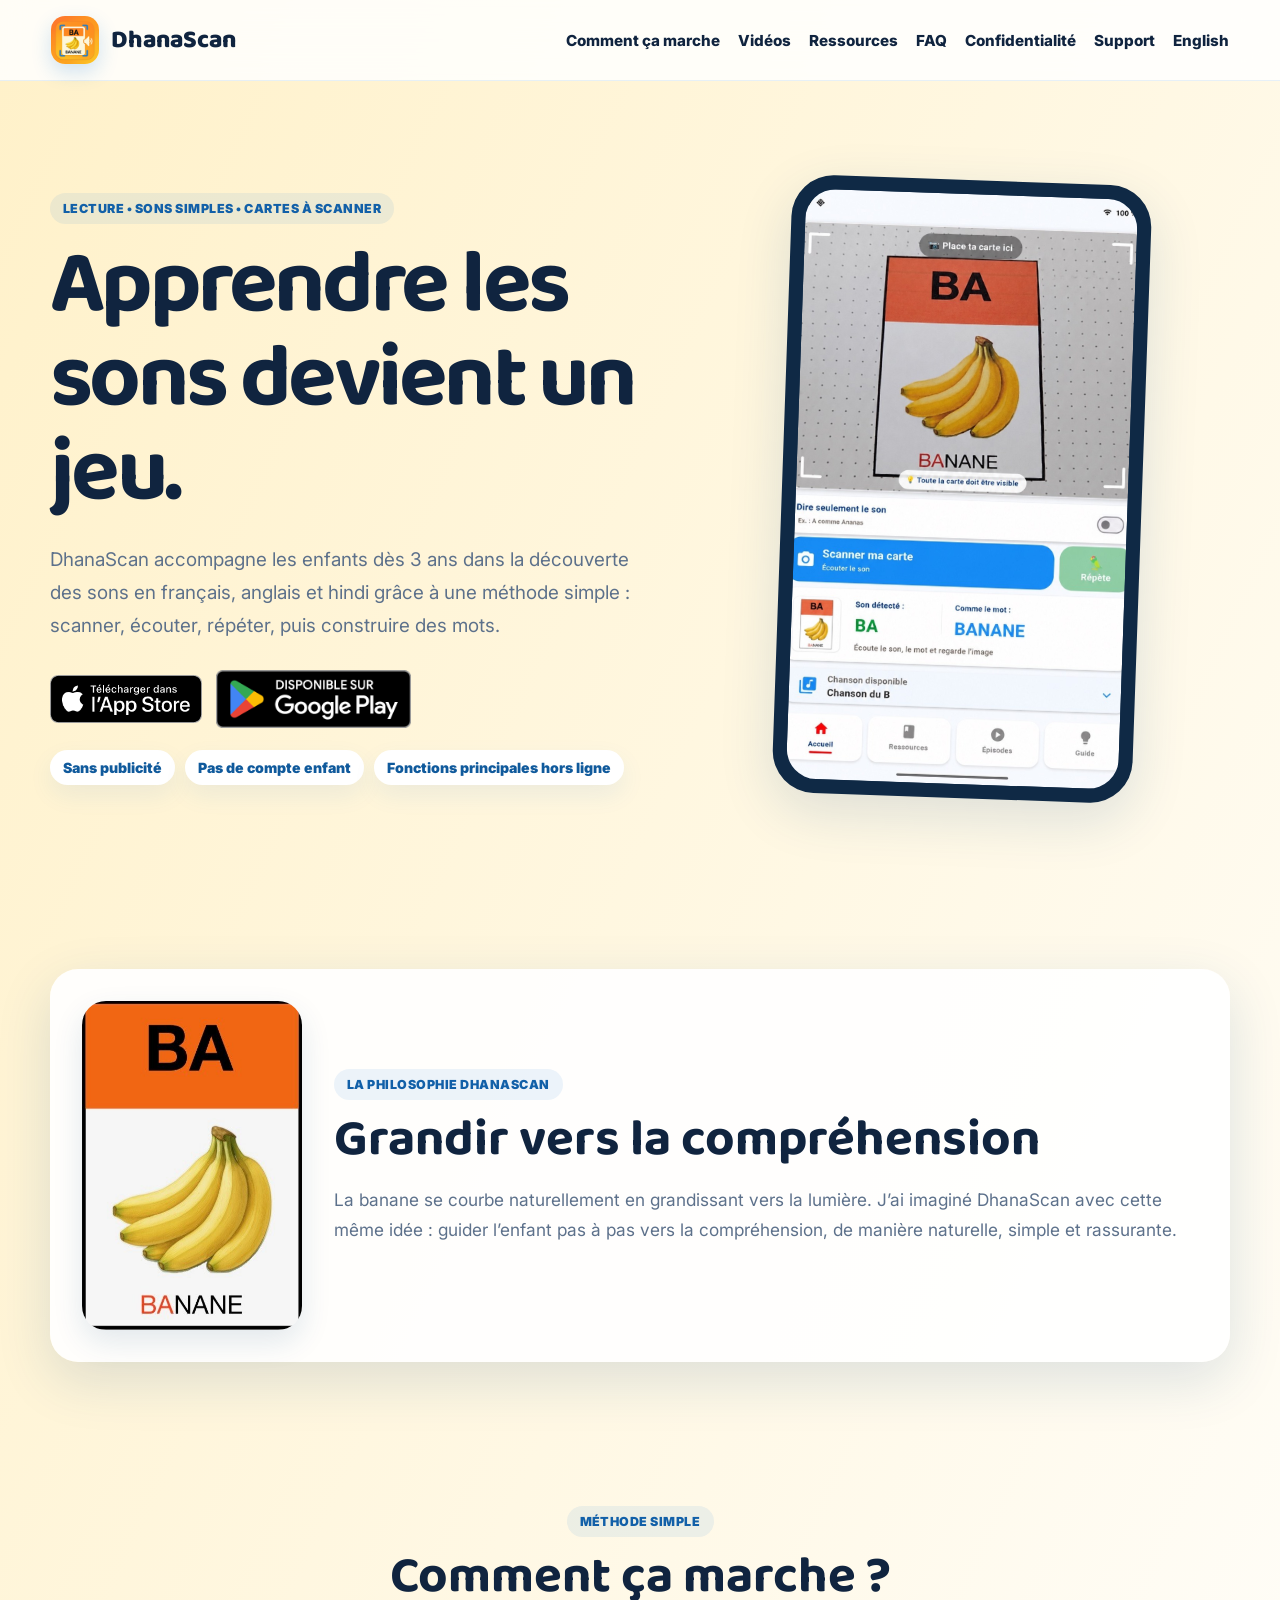
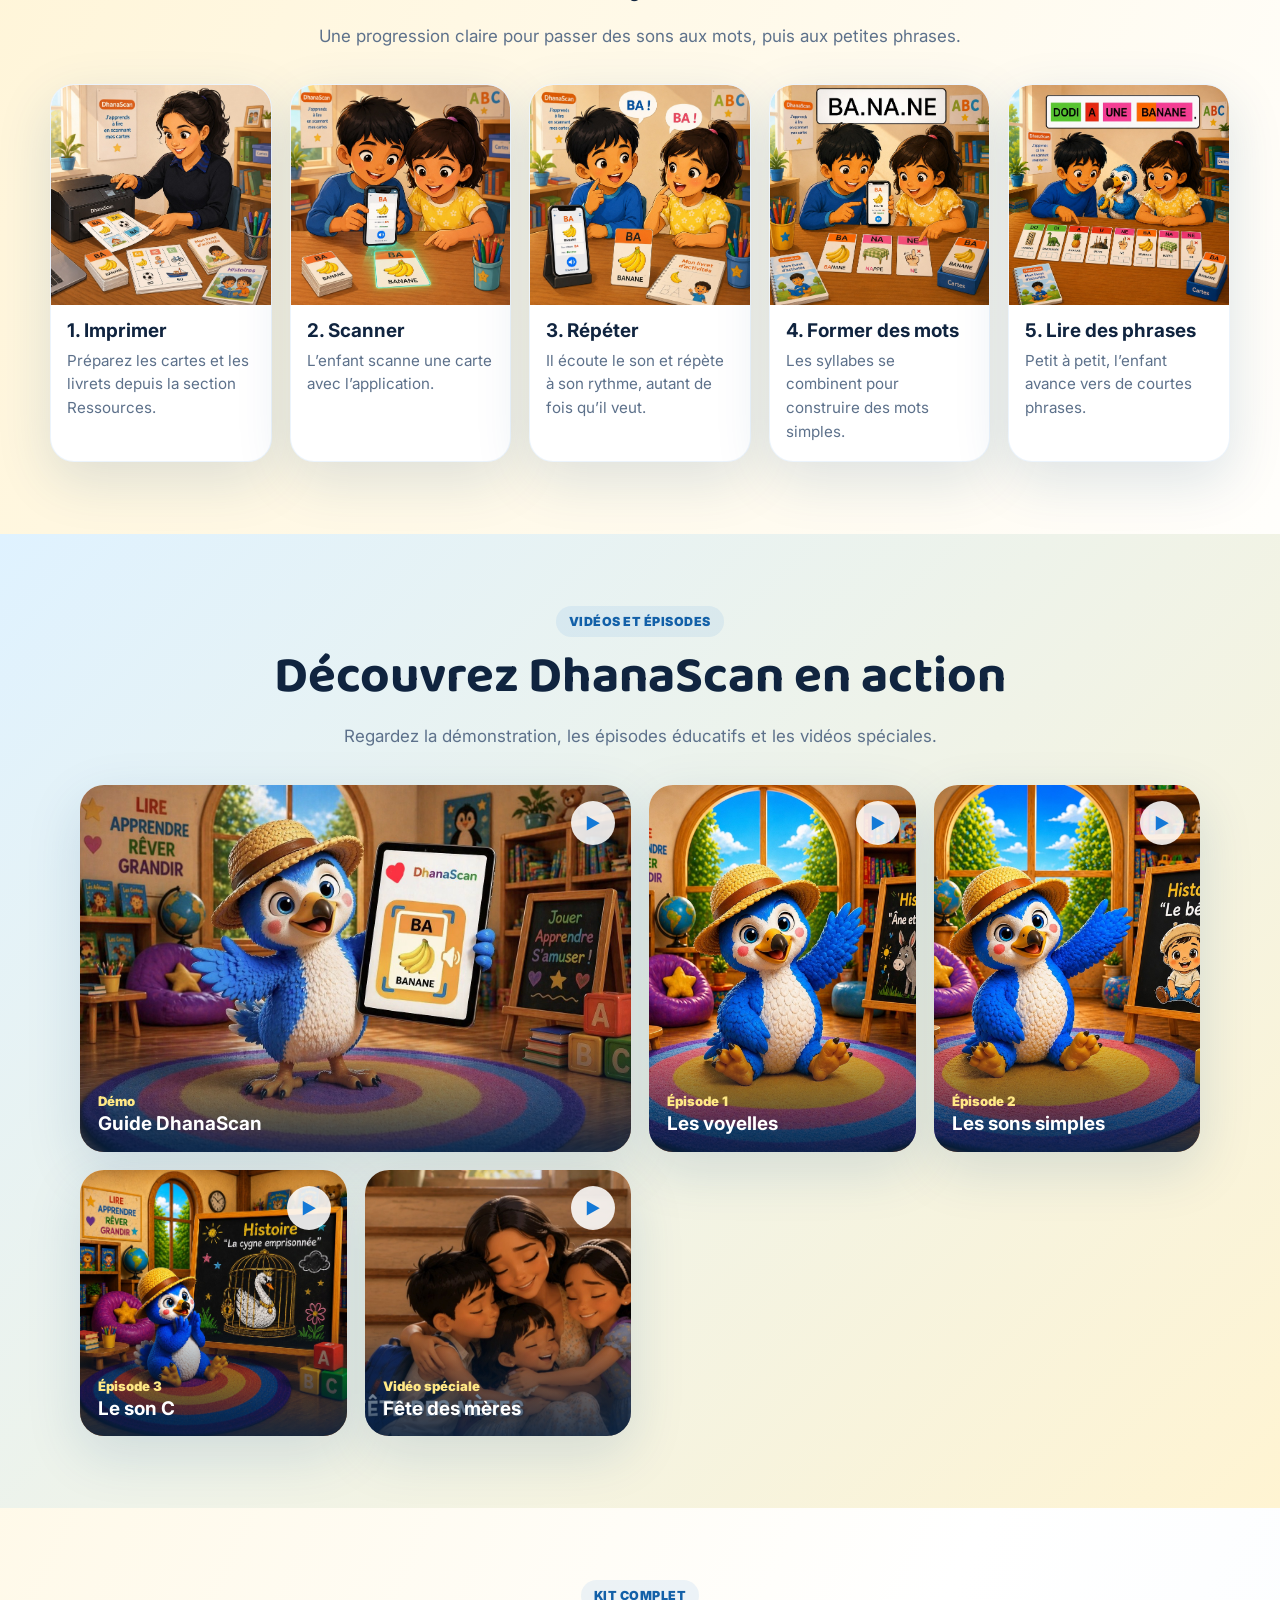
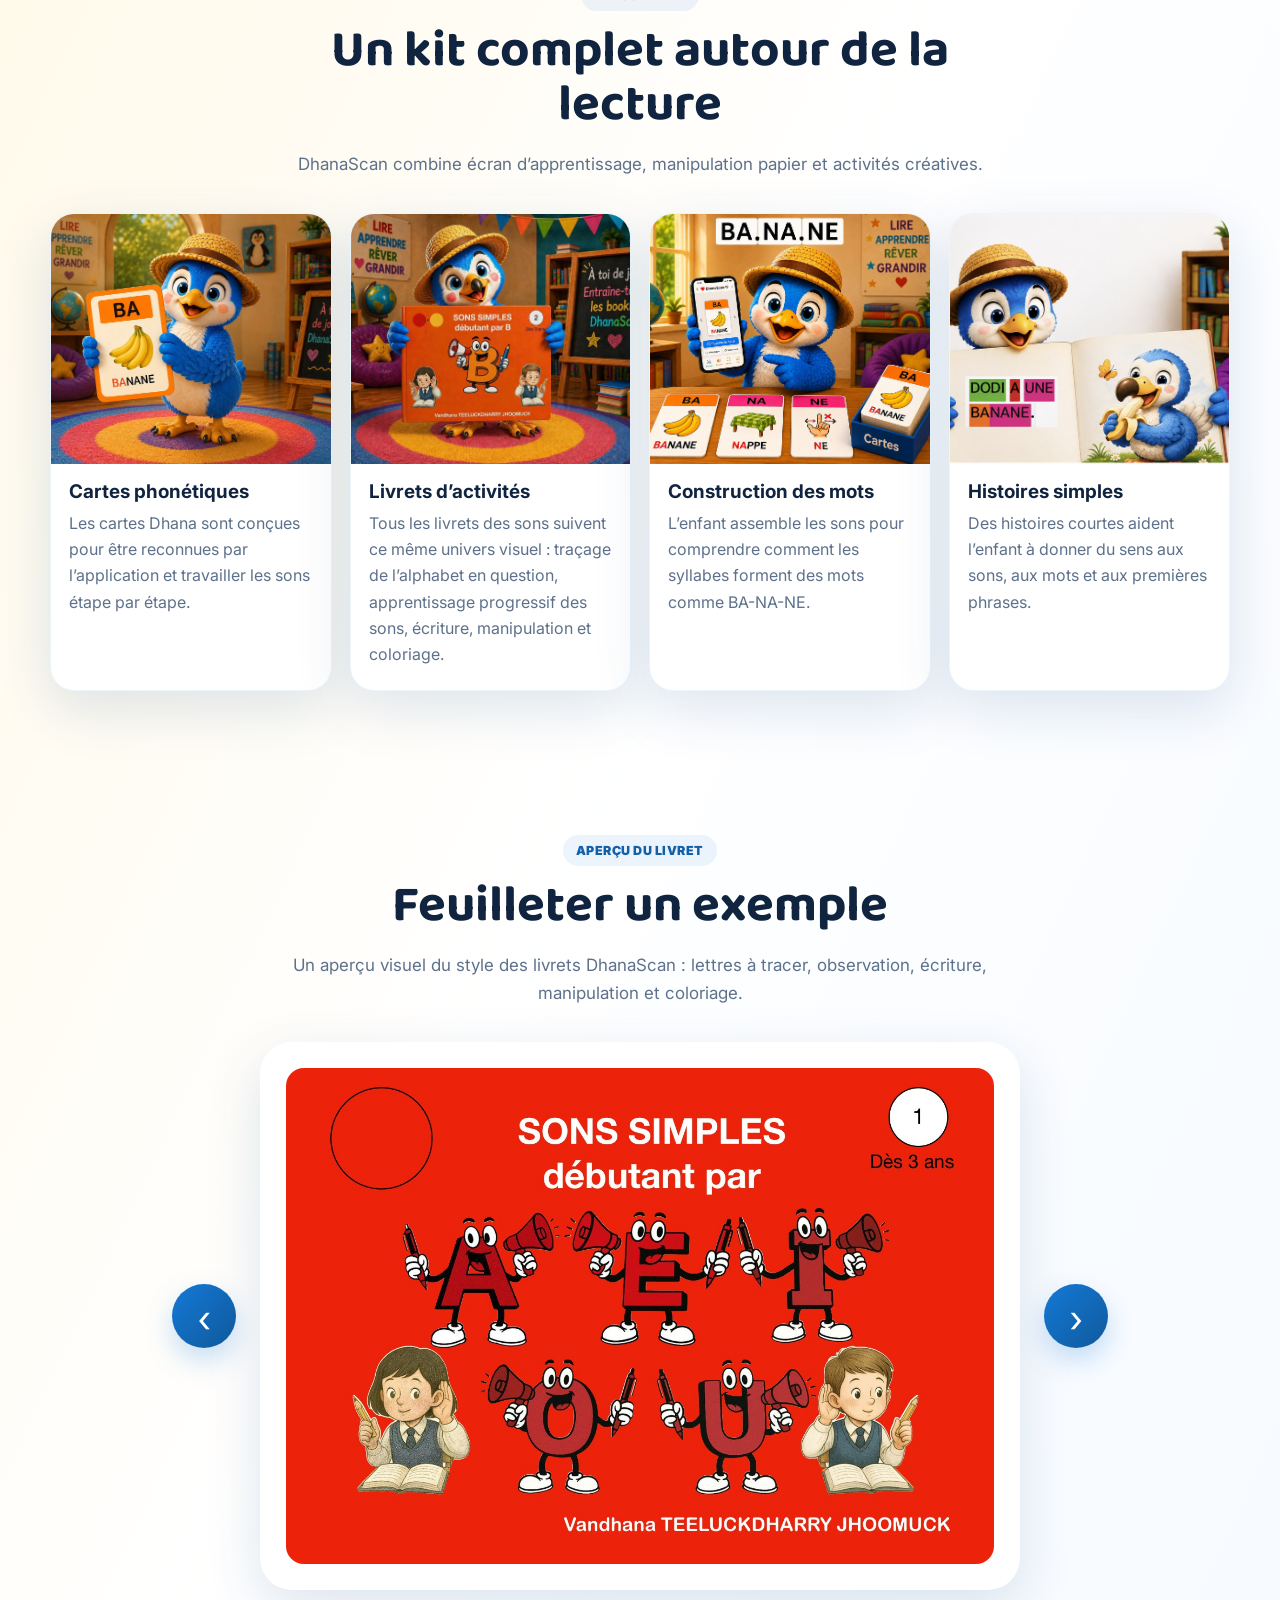
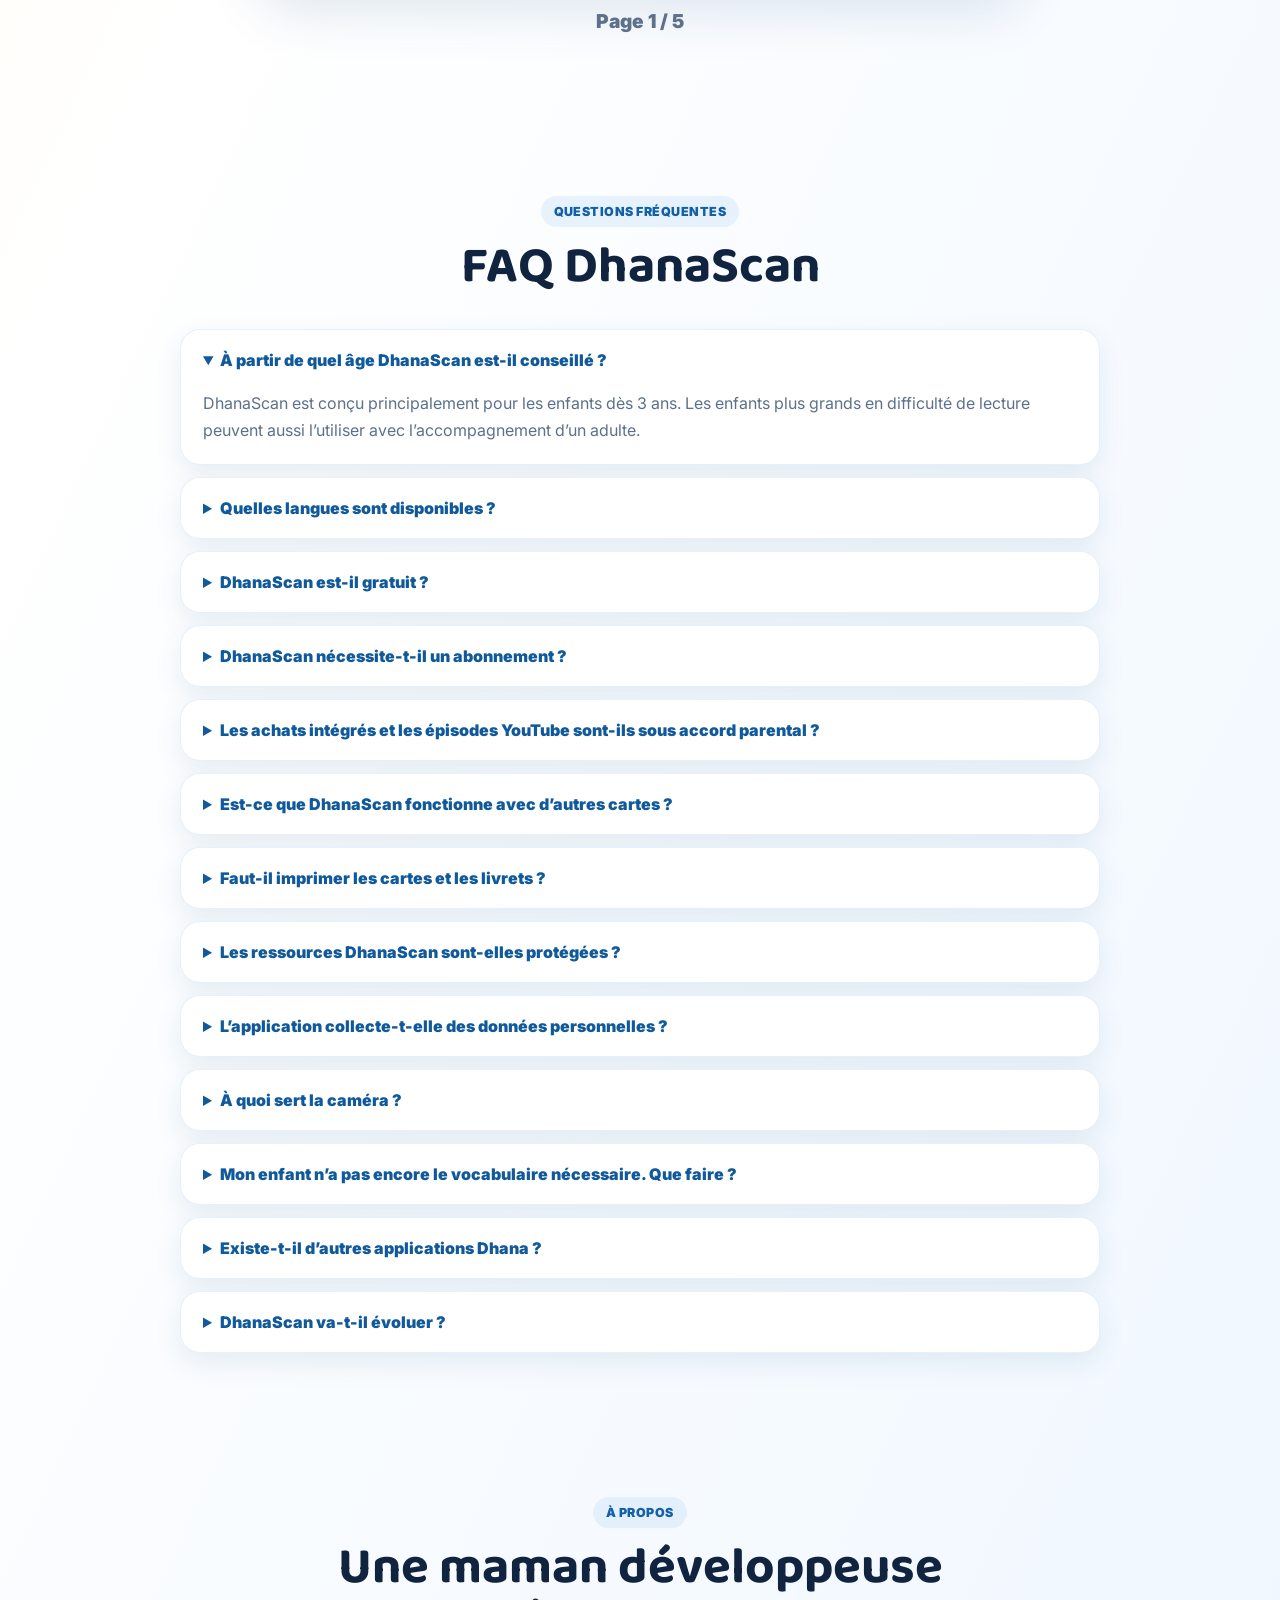
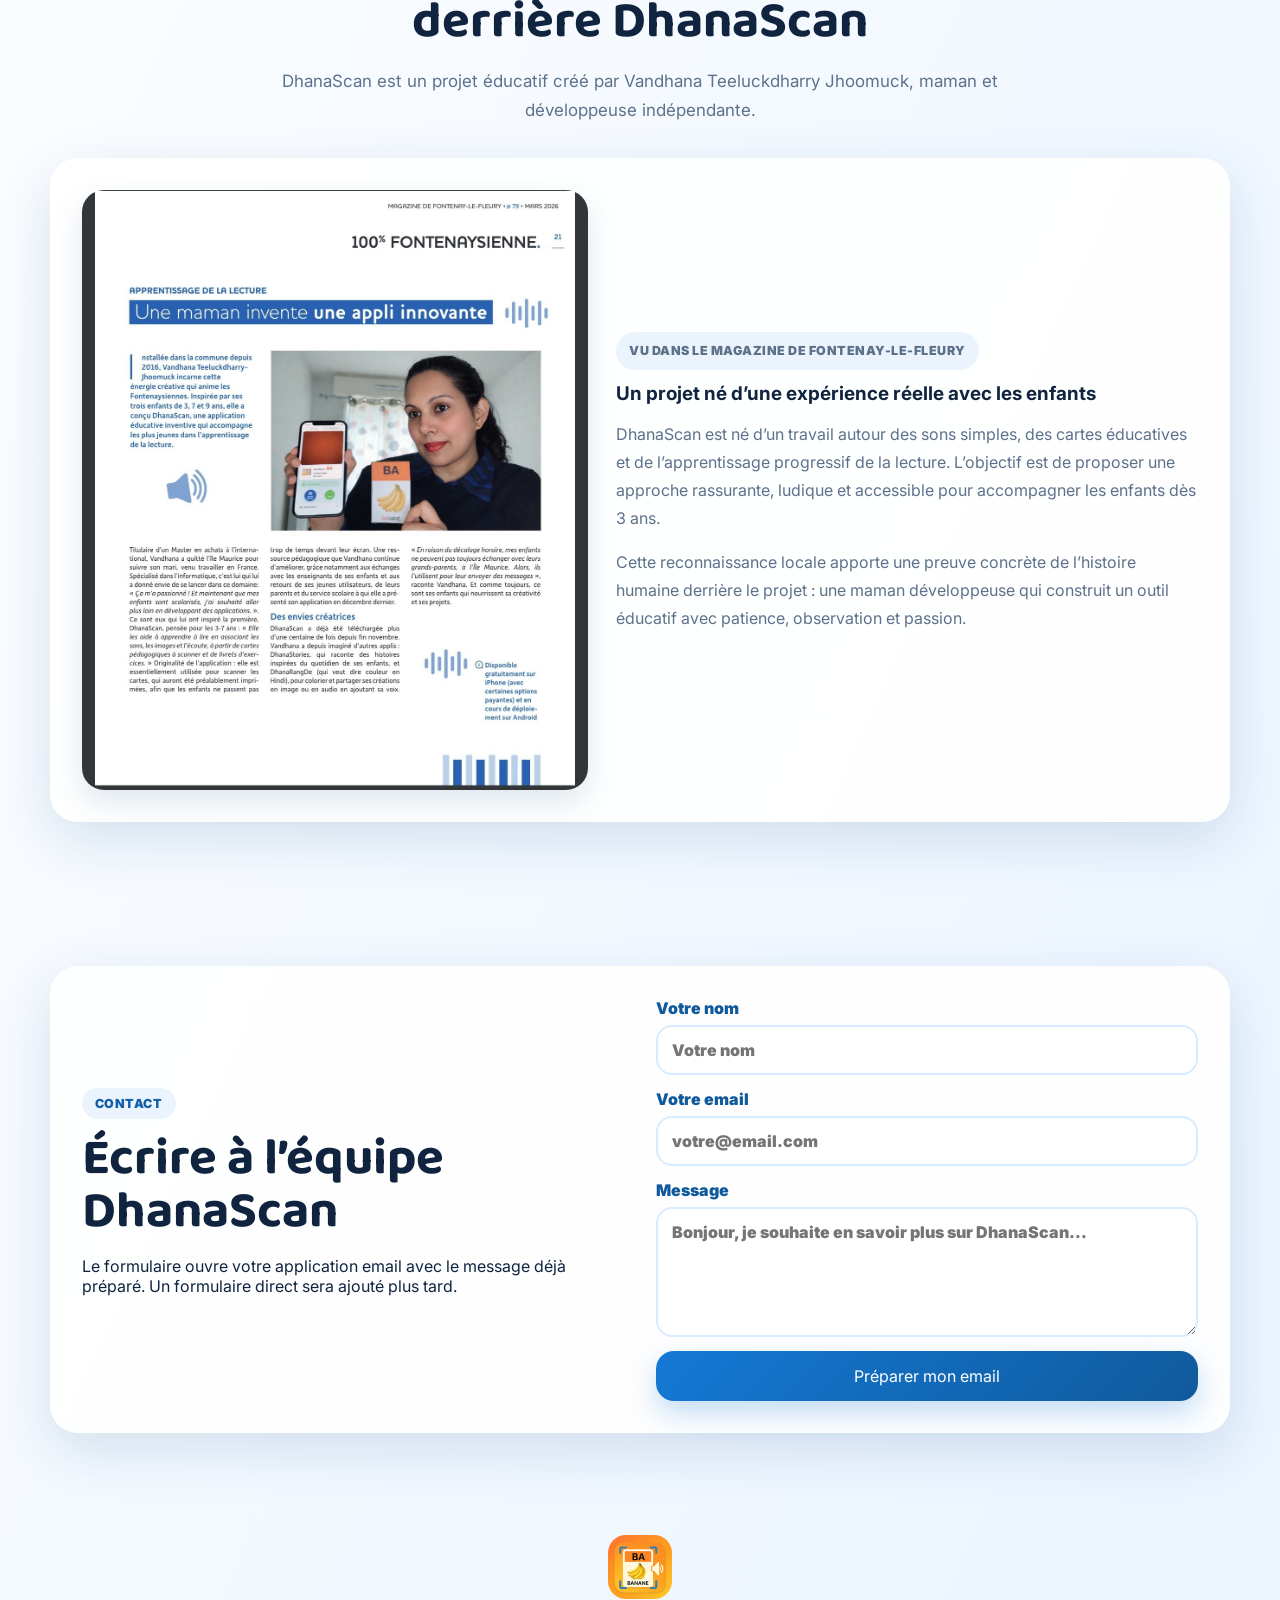
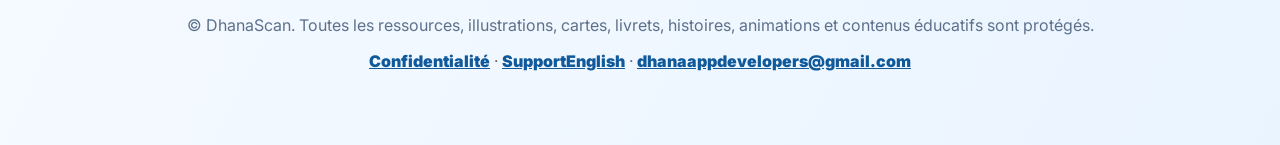
==== index.html @ a3ec4694 "Move website files to root" ====
<!DOCTYPE html>
<html lang="fr">
<head>
<meta charset="UTF-8" />
<meta name="viewport" content="width=device-width, initial-scale=1.0" />
<title>DhanaScan — Apprendre les sons dès 3 ans</title>
<meta name="description" content="DhanaScan aide les enfants à apprendre les sons simples grâce aux cartes à scanner, aux livrets, aux histoires et aux vidéos éducatives." />
<link rel="stylesheet" href="style.css" />
</head>
<body>
<header class="site-header">
  <a class="brand" href="index.html">
    <img src="assets/logo.png" alt="Logo DhanaScan">
    <span>DhanaScan</span>
  </a>
  <button class="menu-button" aria-label="Ouvrir le menu" aria-expanded="false">☰</button>
  <nav class="site-nav">
    <a href="#comment-ca-marche">Comment ça marche</a>
    <a href="#videos">Vidéos</a>
    <a href="#ressources">Ressources</a>
    <a href="#faq">FAQ</a>
    <a href="privacy.html">Confidentialité</a>
    <a href="support.html">Support</a><a href="index-en.html">English</a>
  </nav>
</header>

<main>
  <section class="hero section">
    <div class="hero-copy">
      <p class="eyebrow">Lecture • Sons simples • Cartes à scanner</p>
      <h1>Apprendre les sons devient un jeu.</h1>
      <p class="lead">DhanaScan accompagne les enfants dès 3 ans dans la découverte des sons en français, anglais et hindi grâce à une méthode simple : scanner, écouter, répéter, puis construire des mots.</p>
      <div class="hero-actions">
        <a href="https://apps.apple.com/fr/app/dhanascan/id6754569638?l=en-GBDhanaScan" target="_blank" rel="noopener" class="store-badge">
          <img src="assets/appstore-badge.png" alt="Télécharger dans l’App Store">
        </a>
        <a href="https://play.google.com/store/apps/details?id=com.jhoomuck.dhanascan&pcampaignid=web_share" target="_blank" rel="noopener" class="store-badge google">
          <img src="assets/googleplay-badge.png" alt="Disponible sur Google Play">
        </a>
      </div>
      <div class="trust-list">
        <span>Sans publicité</span>
        <span>Pas de compte enfant</span>
        <span>Fonctions principales hors ligne</span>
      </div>
    </div>
    <div class="hero-visual">
      <div class="phone-frame">
        <img src="assets/app-screen.jpg" alt="Capture d’écran du nouveau design de DhanaScan">
      </div>
    </div>
  </section>

  <section class="section philosophy">
    <div class="quote-card">
      <img src="assets/carte-ba.jpg" alt="Carte BA Banane DhanaScan">
      <div>
        <p class="eyebrow">La philosophie DhanaScan</p>
        <h2>Grandir vers la compréhension</h2>
        <p>La banane se courbe naturellement en grandissant vers la lumière. J’ai imaginé DhanaScan avec cette même idée : guider l’enfant pas à pas vers la compréhension, de manière naturelle, simple et rassurante.</p>
      </div>
    </div>
  </section>

  <section id="comment-ca-marche" class="section how-section">
    <div class="section-heading">
      <p class="eyebrow">Méthode simple</p>
      <h2>Comment ça marche ?</h2>
      <p>Une progression claire pour passer des sons aux mots, puis aux petites phrases.</p>
    </div>

    <div class="steps-row">
      <article class="step-mini-card">
        <img src="assets/guide-imprimer.jpg" alt="Imprimer les ressources">
        <h3>1. Imprimer</h3>
        <p>Préparez les cartes et les livrets depuis la section Ressources.</p>
      </article>
      <article class="step-mini-card">
        <img src="assets/guide-scanner.jpg" alt="Scanner une carte">
        <h3>2. Scanner</h3>
        <p>L’enfant scanne une carte avec l’application.</p>
      </article>
      <article class="step-mini-card">
        <img src="assets/guide-repeter.jpg" alt="Répéter le son">
        <h3>3. Répéter</h3>
        <p>Il écoute le son et répète à son rythme, autant de fois qu’il veut.</p>
      </article>
      <article class="step-mini-card">
        <img src="assets/guide-mots.jpg" alt="Former des mots">
        <h3>4. Former des mots</h3>
        <p>Les syllabes se combinent pour construire des mots simples.</p>
      </article>
      <article class="step-mini-card">
        <img src="assets/guide-phrases.jpg" alt="Lire des phrases">
        <h3>5. Lire des phrases</h3>
        <p>Petit à petit, l’enfant avance vers de courtes phrases.</p>
      </article>
    </div>
  </section>

  <section id="videos" class="section blue-section">
    <div class="section-heading">
      <p class="eyebrow">Vidéos et épisodes</p>
      <h2>Découvrez DhanaScan en action</h2>
      <p>Regardez la démonstration, les épisodes éducatifs et les vidéos spéciales.</p>
    </div>

    <div class="video-grid">
      <a class="video-card featured" href="https://youtu.be/ZSFHcjskR-E?si=ZbO4rYyItl2yKCLQ" target="_blank" rel="noopener">
        <img src="assets/demo-thumb.jpg" alt="Miniature de la vidéo démo DhanaScan">
        <div><span>Démo</span><h3>Guide DhanaScan</h3></div>
      </a>
      <a class="video-card" href="https://youtu.be/DUyugPJpC98?si=YldKGDni1vHO0HAK" target="_blank" rel="noopener">
        <img src="assets/episode-1.jpg" alt="Épisode 1 DhanaScan">
        <div><span>Épisode 1</span><h3>Les voyelles</h3></div>
      </a>
      <a class="video-card" href="https://youtu.be/LQjaQuN5zHQ?si=RwSG2Dj_6SN6zhyK" target="_blank" rel="noopener">
        <img src="assets/episode-2.jpg" alt="Épisode 2 DhanaScan">
        <div><span>Épisode 2</span><h3>Les sons simples</h3></div>
      </a>
      <a class="video-card" href="https://youtu.be/Hh1DCTqOA80?si=nwmlUrmBn483NsmO" target="_blank" rel="noopener">
        <img src="assets/episode-3.jpg" alt="Épisode 3 DhanaScan">
        <div><span>Épisode 3</span><h3>Le son C</h3></div>
      </a>
      <a class="video-card" href="https://youtu.be/RFBoHSsyTNc?si=egQP6giWbLI-6aT-" target="_blank" rel="noopener">
        <img src="assets/fete-meres.jpg" alt="Vidéo spéciale fête des mères">
        <div><span>Vidéo spéciale</span><h3>Fête des mères</h3></div>
      </a>
    </div>
  </section>

  <section id="ressources" class="section">
    <div class="section-heading">
      <p class="eyebrow">Kit complet</p>
      <h2>Un kit complet autour de la lecture</h2>
      <p>DhanaScan combine écran d’apprentissage, manipulation papier et activités créatives.</p>
    </div>

    <div class="resource-grid">
      <article class="resource-card">
        <img src="assets/dodi-carte-ba.jpg" alt="Dodi tient une carte BA Banane">
        <h3>Cartes phonétiques</h3>
        <p>Les cartes Dhana sont conçues pour être reconnues par l’application et travailler les sons étape par étape.</p>
      </article>
      <article class="resource-card">
        <img src="assets/dodi-livret.jpg" alt="Dodi tient un livret d’activités">
        <h3>Livrets d’activités</h3>
        <p>Tous les livrets des sons suivent ce même univers visuel : traçage de l’alphabet en question, apprentissage progressif des sons, écriture, manipulation et coloriage.</p>
      </article>
      <article class="resource-card">
        <img src="assets/construction-mots.jpg" alt="Dodi construit le mot BA NA NE avec les cartes">
        <h3>Construction des mots</h3>
        <p>L’enfant assemble les sons pour comprendre comment les syllabes forment des mots comme BA-NA-NE.</p>
      </article>
      <article class="resource-card">
        <img src="assets/histoire-banane.jpg" alt="Livre ouvert : Dodi a une banane">
        <h3>Histoires simples</h3>
        <p>Des histoires courtes aident l’enfant à donner du sens aux sons, aux mots et aux premières phrases.</p>
      </article>
    </div>
  </section>

  <section class="section booklet-section">
    <div class="section-heading">
      <p class="eyebrow">Aperçu du livret</p>
      <h2>Feuilleter un exemple</h2>
      <p>Un aperçu visuel du style des livrets DhanaScan : lettres à tracer, observation, écriture, manipulation et coloriage.</p>
    </div>
    <div class="booklet-viewer">
      <button class="booklet-btn" id="prevPage">‹</button>
      <div class="booklet-page">
        <img id="bookletImage" src="assets/livret-page-1.jpg" alt="Aperçu du livret DhanaScan">
      </div>
      <button class="booklet-btn" id="nextPage">›</button>
    </div>
    <p class="booklet-caption" id="bookletCaption">Page 1 / 5</p>
  </section>

  <section id="faq" class="section">
    <div class="section-heading">
      <p class="eyebrow">Questions fréquentes</p>
      <h2>FAQ DhanaScan</h2>
    </div>

    <div class="faq-list">
      <details open><summary>À partir de quel âge DhanaScan est-il conseillé ?</summary><p>DhanaScan est conçu principalement pour les enfants dès 3 ans. Les enfants plus grands en difficulté de lecture peuvent aussi l’utiliser avec l’accompagnement d’un adulte.</p></details>
      <details><summary>Quelles langues sont disponibles ?</summary><p>Le français, l’anglais et l’hindi sont actuellement disponibles dans DhanaScan. D’autres contenus en anglais et en hindi sont en préparation et seront ajoutés progressivement.</p></details>
      <details><summary>DhanaScan est-il gratuit ?</summary><p>Oui. L’application DhanaScan peut être téléchargée gratuitement. Certaines ressources complémentaires dans l’application, comme des livrets, cartes ou contenus éducatifs, sont proposées en achats intégrés à des prix abordables afin de soutenir le développement du projet et la création de nouveaux contenus.</p></details>
      <details><summary>DhanaScan nécessite-t-il un abonnement ?</summary><p>Non. DhanaScan ne fonctionne pas avec un abonnement mensuel.</p></details>
      <details><summary>Les achats intégrés et les épisodes YouTube sont-ils sous accord parental ?</summary><p>Oui. Les ressources payantes et les épisodes YouTube doivent être utilisés avec l’accord et la supervision d’un parent ou d’un adulte responsable.</p></details>
      <details><summary>Est-ce que DhanaScan fonctionne avec d’autres cartes ?</summary><p>Non. DhanaScan fonctionne uniquement avec les cartes éducatives Dhana conçues spécialement pour l’application.</p></details>
      <details><summary>Faut-il imprimer les cartes et les livrets ?</summary><p>L’expérience est meilleure avec les cartes et livrets imprimés. Les livrets achetés peuvent être imprimés jusqu’à 3 fois pour un usage familial ou éducatif personnel.</p></details>
      <details><summary>Les ressources DhanaScan sont-elles protégées ?</summary><p>Oui. Toutes les ressources proposées sur DhanaScan, comme les cartes, livrets, histoires, illustrations, animations et contenus éducatifs, sont protégées par le droit d’auteur et restent la propriété de DhanaScan.</p></details>
      <details><summary>L’application collecte-t-elle des données personnelles ?</summary><p>Non. DhanaScan ne collecte pas de données personnelles des enfants. Il n’y a pas de compte enfant et pas de publicité.</p></details>
      <details><summary>À quoi sert la caméra ?</summary><p>La caméra est utilisée uniquement pour scanner les cartes éducatives Dhana. Les images ne sont pas envoyées sur un serveur.</p></details>
      <details><summary>Mon enfant n’a pas encore le vocabulaire nécessaire. Que faire ?</summary><p>Vous pouvez compléter l’apprentissage avec DhanaMoriah, une application conçue pour enrichir le vocabulaire des enfants à travers des images, des mots et des activités simples.</p></details>
      <details><summary>Existe-t-il d’autres applications Dhana ?</summary><p>Oui. L’univers Dhana comprend également :</p><ul><li>DhanaStories — histoires éducatives pour enfants</li><li>DhanaTaleStories — histoires racontées et activités de coloriage</li><li>DhanaVerbeFrançais — apprentissage des verbes français</li><li>DhanaRangDe — activités créatives pour enfants</li><li>DhanaMathSmart — apprentissage des mathématiques à travers des activités simples et ludiques</li></ul></details>
      <details><summary>DhanaScan va-t-il évoluer ?</summary><p>Oui. Le projet DhanaScan évolue régulièrement avec de nouvelles fonctionnalités, histoires, cartes, animations et ressources éducatives afin d’accompagner les enfants dans leur découverte de la lecture de manière ludique et progressive.</p></details>
    </div>
  </section>


  <section id="apropos" class="section">
    <div class="section-heading">
      <p class="eyebrow">À propos</p>
      <h2>Une maman développeuse derrière DhanaScan</h2>
      <p>DhanaScan est un projet éducatif créé par Vandhana Teeluckdharry Jhoomuck, maman et développeuse indépendante.</p>
    </div>

    <div class="about-article">
      <img src="assets/article-fontenay.jpg" alt="Article du magazine de Fontenay-le-Fleury présentant DhanaScan">
      <div>
        <p class="eyebrow">Vu dans le magazine de Fontenay-le-Fleury</p>
        <h3>Un projet né d’une expérience réelle avec les enfants</h3>
        <p>DhanaScan est né d’un travail autour des sons simples, des cartes éducatives et de l’apprentissage progressif de la lecture. L’objectif est de proposer une approche rassurante, ludique et accessible pour accompagner les enfants dès 3 ans.</p>
        <p>Cette reconnaissance locale apporte une preuve concrète de l’histoire humaine derrière le projet : une maman développeuse qui construit un outil éducatif avec patience, observation et passion.</p>
      </div>
    </div>
  </section>

  <section id="contact" class="section contact-section">
    <div class="contact-card">
      <div>
        <p class="eyebrow">Contact</p>
        <h2>Écrire à l’équipe DhanaScan</h2>
        <p>Le formulaire ouvre votre application email avec le message déjà préparé. Un formulaire direct sera ajouté plus tard.</p>
      </div>
      <form id="contactForm" class="contact-form">
        <label>Votre nom<input id="name" type="text" placeholder="Votre nom"></label>
        <label>Votre email<input id="email" type="email" placeholder="votre@email.com"></label>
        <label>Message<textarea id="message" rows="5" placeholder="Bonjour, je souhaite en savoir plus sur DhanaScan..."></textarea></label>
        <button type="submit">Préparer mon email</button>
      </form>
    </div>
  </section>
</main>

<footer class="footer">
  <img src="assets/logo.png" alt="Logo DhanaScan">
  <p>© DhanaScan. Toutes les ressources, illustrations, cartes, livrets, histoires, animations et contenus éducatifs sont protégés.</p>
  <p><a href="privacy.html">Confidentialité</a> · <a href="support.html">Support</a><a href="index-en.html">English</a> · <a href="mailto:dhanaappdevelopers@gmail.com">dhanaappdevelopers@gmail.com</a></p>
</footer>

<script src="script.js"></script>
</body>
</html>
---- style.css ----
@import url('https://fonts.googleapis.com/css2?family=Baloo+2:wght@500;700;800&family=Inter:wght@400;500;600;700;800&display=swap');

:root{--blue:#1479d6;--blue-dark:#10243f;--ink:#10243f;--muted:#5d718b;--shadow:0 18px 55px rgba(15,73,125,.14);--radius:28px}
*{box-sizing:border-box}
html{scroll-behavior:smooth}
body{margin:0;font-family:Inter,system-ui,-apple-system,BlinkMacSystemFont,"Segoe UI",sans-serif;color:var(--ink);background:linear-gradient(115deg,#fff1c9 0%,#ffffff 48%,#eaf4ff 100%);overflow-x:hidden}
a{color:inherit}img{max-width:100%;display:block}
.site-header{position:sticky;top:0;z-index:20;display:flex;align-items:center;justify-content:space-between;gap:24px;padding:16px clamp(18px,4vw,64px);background:rgba(255,255,255,.84);backdrop-filter:blur(16px);border-bottom:1px solid rgba(20,121,214,.1)}
.brand{display:flex;align-items:center;gap:12px;text-decoration:none;font-family:"Baloo 2",Inter,sans-serif;font-size:1.55rem;font-weight:800;color:var(--blue-dark)}
.brand img{width:48px;height:48px;border-radius:14px;box-shadow:0 8px 20px rgba(20,121,214,.2)}
.site-nav{display:flex;align-items:center;gap:18px;font-size:.95rem;font-weight:800;color:var(--blue-dark)}
.site-nav a{text-decoration:none}.site-nav a:hover{color:var(--blue)}
.menu-button{display:none;border:0;border-radius:14px;background:#e7f5ff;color:var(--blue-dark);font-size:1.4rem;padding:8px 12px}
.section{width:min(1180px,calc(100% - 32px));margin:0 auto;padding:72px 0}
.hero{display:grid;grid-template-columns:1.05fr .95fr;align-items:center;gap:50px;min-height:calc(100vh - 84px)}
.eyebrow{display:inline-flex;margin:0 0 14px;color:#1260a8;font-weight:900;letter-spacing:.04em;text-transform:uppercase;font-size:.78rem;background:rgba(20,121,214,.08);padding:8px 13px;border-radius:999px}
h1,h2,h3{margin:0;line-height:1.05}
h1{font-family:"Baloo 2",Inter,sans-serif;font-size:clamp(2.8rem,7vw,5.8rem);color:var(--blue-dark);letter-spacing:-.04em}
h2{font-family:"Baloo 2",Inter,sans-serif;font-size:clamp(2rem,4vw,3.4rem);color:var(--blue-dark)}
h3{font-size:1.18rem}.lead{margin:22px 0 28px;font-size:1.18rem;line-height:1.75;color:var(--muted);max-width:660px}
.hero-actions{display:flex;align-items:center;flex-wrap:wrap;gap:14px;margin:22px 0}.store-badge img{height:48px;width:auto;object-fit:contain}.store-badge.google img{height:58px}
.trust-list{display:flex;flex-wrap:wrap;gap:10px;margin-top:18px}.trust-list span{padding:9px 13px;border-radius:999px;background:#fff;color:#105a9c;font-weight:900;font-size:.88rem;box-shadow:0 10px 25px rgba(20,121,214,.08)}
.hero-visual{display:flex;justify-content:center}.phone-frame{width:min(360px,90vw);padding:14px;border-radius:42px;background:#0f2945;box-shadow:var(--shadow);transform:rotate(2deg)}.phone-frame img{border-radius:30px;width:100%;aspect-ratio:9/16;object-fit:cover;object-position:top center}
.quote-card,.contact-card,.download-card{display:grid;grid-template-columns:220px 1fr;gap:32px;align-items:center;padding:32px;background:rgba(255,255,255,.92);border-radius:var(--radius);box-shadow:var(--shadow)}
.quote-card img{border-radius:24px;box-shadow:0 12px 30px rgba(15,73,125,.12)}.quote-card p:not(.eyebrow){font-size:1.08rem;line-height:1.75;color:var(--muted)}
.section-heading{text-align:center;max-width:760px;margin:0 auto 34px}.section-heading p:not(.eyebrow){color:var(--muted);line-height:1.7;font-size:1.06rem}
.steps-row{display:grid;grid-template-columns:repeat(5,1fr);gap:18px}.step-mini-card{background:#fff;border-radius:24px;box-shadow:var(--shadow);overflow:hidden;padding-bottom:18px;border:1px solid rgba(20,121,214,.08)}
.step-mini-card img{width:100%;aspect-ratio:1/1;object-fit:cover;border-radius:22px 22px 0 0}.step-mini-card h3{margin:16px 16px 8px}.step-mini-card p{margin:0 16px;color:var(--muted);line-height:1.55;font-size:.95rem}
.blue-section{width:100%;max-width:none;padding:72px max(16px,calc((100% - 1120px)/2));background:linear-gradient(135deg,#dff2ff 0%,#fff4d2 100%)}
.video-grid{display:grid;grid-template-columns:repeat(4,1fr);gap:18px}.video-card{position:relative;min-height:240px;text-decoration:none;color:#fff;overflow:hidden;background:#fff;border-radius:24px;box-shadow:var(--shadow)}
.video-card::after{content:"▶";position:absolute;top:16px;right:16px;width:44px;height:44px;display:grid;place-items:center;border-radius:50%;background:rgba(255,255,255,.88);color:var(--blue);font-weight:900}
.video-card img{width:100%;height:100%;min-height:240px;object-fit:cover}.video-card div{position:absolute;inset:auto 0 0 0;padding:58px 18px 18px;background:linear-gradient(180deg,transparent,rgba(6,34,67,.86))}.video-card span{font-weight:900;font-size:.82rem;color:#ffe885}.video-card h3{margin-top:4px}.video-card.featured{grid-column:span 2}
.resource-grid{display:grid;grid-template-columns:repeat(4,1fr);gap:18px}.resource-card{background:#fff;border-radius:24px;box-shadow:var(--shadow);overflow:hidden;border:1px solid rgba(20,121,214,.08)}
.resource-card img{width:100%;height:250px;object-fit:cover}.resource-card h3{margin:18px 18px 8px}.resource-card p{margin:0 18px 22px;color:var(--muted);line-height:1.65}

.booklet-viewer{display:grid;grid-template-columns:auto minmax(320px,760px) auto;gap:24px;align-items:center;justify-content:center;width:100%;margin:auto}
.booklet-page{background:#fff;border-radius:32px;padding:26px;box-shadow:var(--shadow);display:flex;justify-content:center;align-items:center;min-height:0;overflow:visible}
.booklet-page img{width:100%;height:auto;max-height:760px;object-fit:contain;border-radius:18px;background:#fff;display:block;margin:auto}
.booklet-btn{width:64px;height:64px;border:0;border-radius:50%;background:linear-gradient(135deg,#1479d6,#105a9c);color:#fff;font-size:2.4rem;line-height:1;cursor:pointer;box-shadow:0 12px 28px rgba(20,121,214,.25)}
.booklet-caption{text-align:center;color:var(--muted);font-weight:900;font-size:1.2rem}

.faq-list{max-width:920px;margin:0 auto;display:grid;gap:12px}details{background:#fff;border-radius:20px;box-shadow:0 10px 28px rgba(15,73,125,.09);border:1px solid rgba(20,121,214,.1);overflow:hidden}
summary{cursor:pointer;padding:20px 22px;font-weight:900;color:#105a9c}details p,details ul{margin:0;padding:0 22px 20px;color:var(--muted);line-height:1.7}details li{margin:6px 0}
.contact-card{grid-template-columns:1fr 1fr}.contact-form{display:grid;gap:14px}.contact-form label{display:grid;gap:7px;font-weight:900;color:#105a9c}
input,textarea{width:100%;border:2px solid #d8ecff;border-radius:16px;padding:13px 14px;font:inherit;outline:none;background:#fff}button{border:0;padding:15px 18px;border-radius:18px;background:linear-gradient(135deg,#1479d6,#105a9c);color:#fff;font-weight:900;font:inherit;cursor:pointer;box-shadow:0 12px 28px rgba(20,121,214,.25)}
.footer{text-align:center;width:min(1000px,calc(100% - 32px));margin:0 auto 28px;padding:30px;color:var(--muted)}.footer img{width:64px;height:64px;border-radius:18px;margin:0 auto 12px}.footer a{color:#105a9c;font-weight:900}
.page-main .section{padding:44px 0}.page-hero{text-align:center}.page-hero h1{font-size:clamp(2.4rem,6vw,4rem)}.page-hero p:not(.eyebrow){max-width:720px;margin:18px auto 0;color:var(--muted);line-height:1.7}
.info-grid{display:grid;grid-template-columns:repeat(3,1fr);gap:18px}.info-card,.card-text{background:#fff;border-radius:24px;box-shadow:var(--shadow);padding:24px}.info-card h2{font-size:1.6rem;margin-bottom:10px}.info-card p,.card-text p{color:var(--muted);line-height:1.7}.download-card{grid-template-columns:1fr auto}
@media(max-width:1050px){.steps-row{grid-template-columns:repeat(3,1fr)}.hero{grid-template-columns:1fr;text-align:center;padding-top:44px}.lead{margin-left:auto;margin-right:auto}.hero-actions,.trust-list{justify-content:center}.resource-grid{grid-template-columns:repeat(2,1fr)}.video-grid{grid-template-columns:repeat(2,1fr)}.info-grid{grid-template-columns:repeat(2,1fr)}.contact-card,.download-card,.quote-card{grid-template-columns:1fr}.quote-card img{max-width:220px;margin:auto}}
@media(max-width:760px){.menu-button{display:block}.site-nav{position:absolute;top:72px;left:16px;right:16px;display:none;flex-direction:column;align-items:flex-start;padding:18px;border-radius:20px;background:#fff;box-shadow:var(--shadow)}.site-nav.open{display:flex}.site-nav.static{position:static;display:flex;flex-direction:row;box-shadow:none;background:transparent;padding:0}.section{width:min(100% - 24px,1180px);padding:48px 0}.steps-row,.resource-grid,.video-grid,.info-grid{grid-template-columns:1fr}.video-card.featured{grid-column:auto}.resource-card img{height:230px}.store-badge img{height:42px}.store-badge.google img{height:52px}.booklet-viewer{grid-template-columns:1fr}.booklet-btn{margin:auto}.booklet-page{padding:14px}.booklet-page img{max-height:none;width:100%}.step-mini-card img{aspect-ratio:1.25/1}}


/* Article / About section */
.about-article{
  display:grid;
  grid-template-columns:1fr 1.15fr;
  gap:28px;
  align-items:center;
  background:rgba(255,255,255,.94);
  border-radius:28px;
  padding:32px;
  box-shadow:var(--shadow);
}
.about-article img{
  width:100%;
  border-radius:22px;
  box-shadow:0 12px 30px rgba(15,73,125,.13);
}
.about-article p{
  color:var(--muted);
  line-height:1.75;
}
.lang-switch{
  display:inline-flex;
  gap:8px;
  align-items:center;
  padding:8px 12px;
  border-radius:999px;
  background:#ffffff;
  box-shadow:0 8px 18px rgba(15,73,125,.08);
  font-weight:900;
}
.lang-switch a{
  text-decoration:none;
  color:#105a9c;
}
.lang-switch .active{
  color:#10243f;
}
@media(max-width:850px){
  .about-article{grid-template-columns:1fr}
}
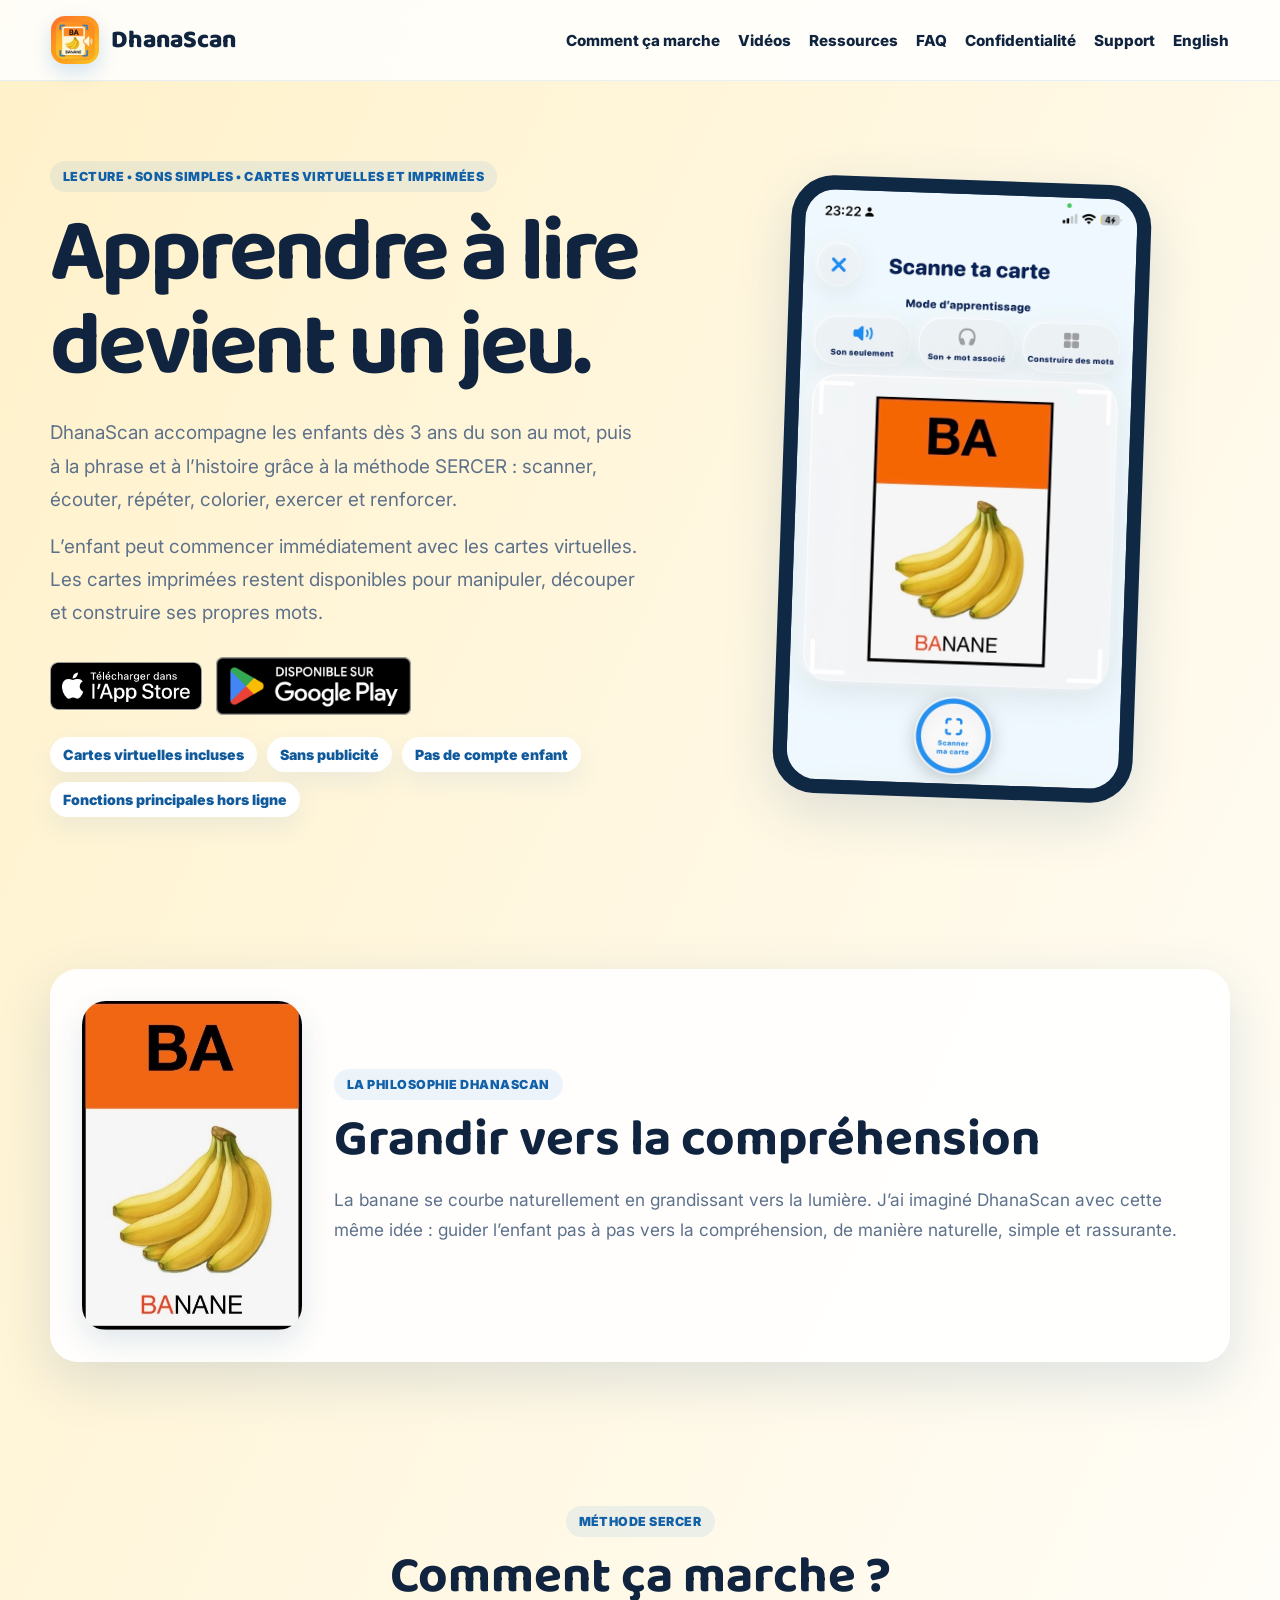
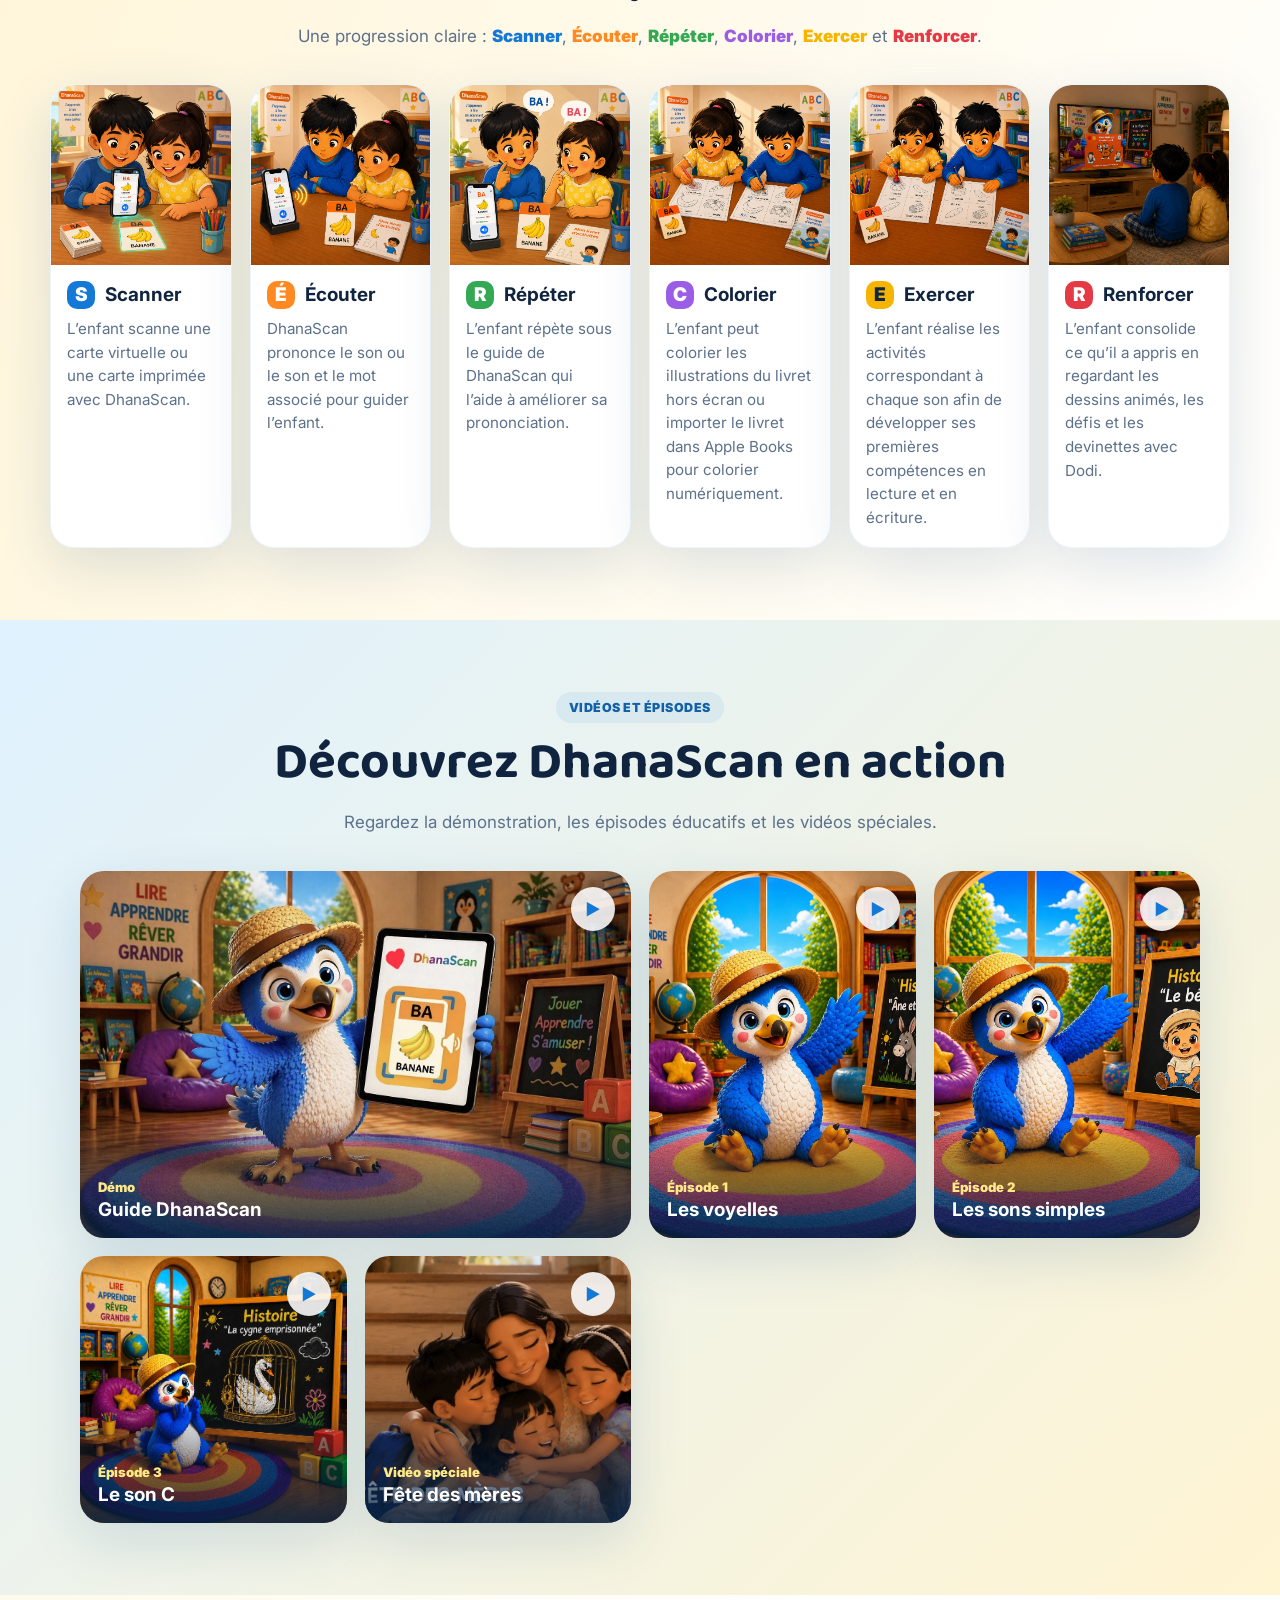
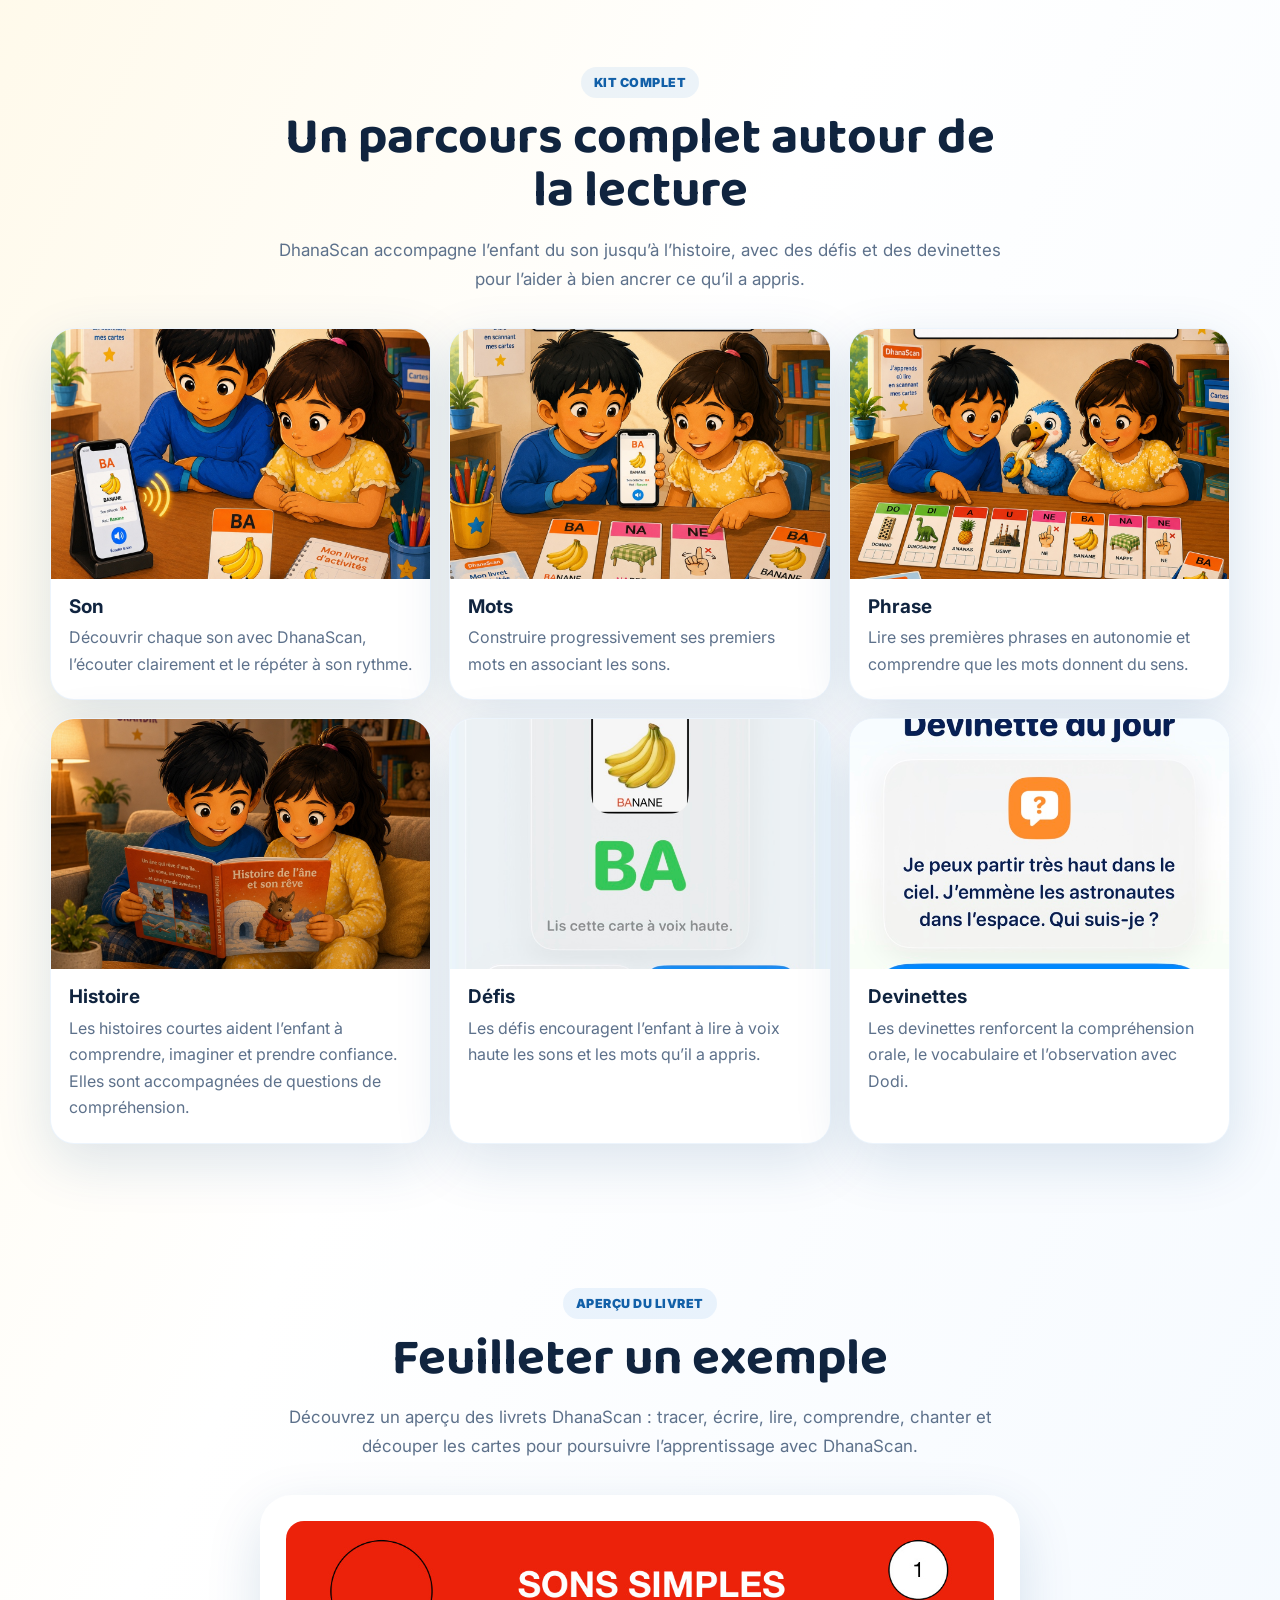
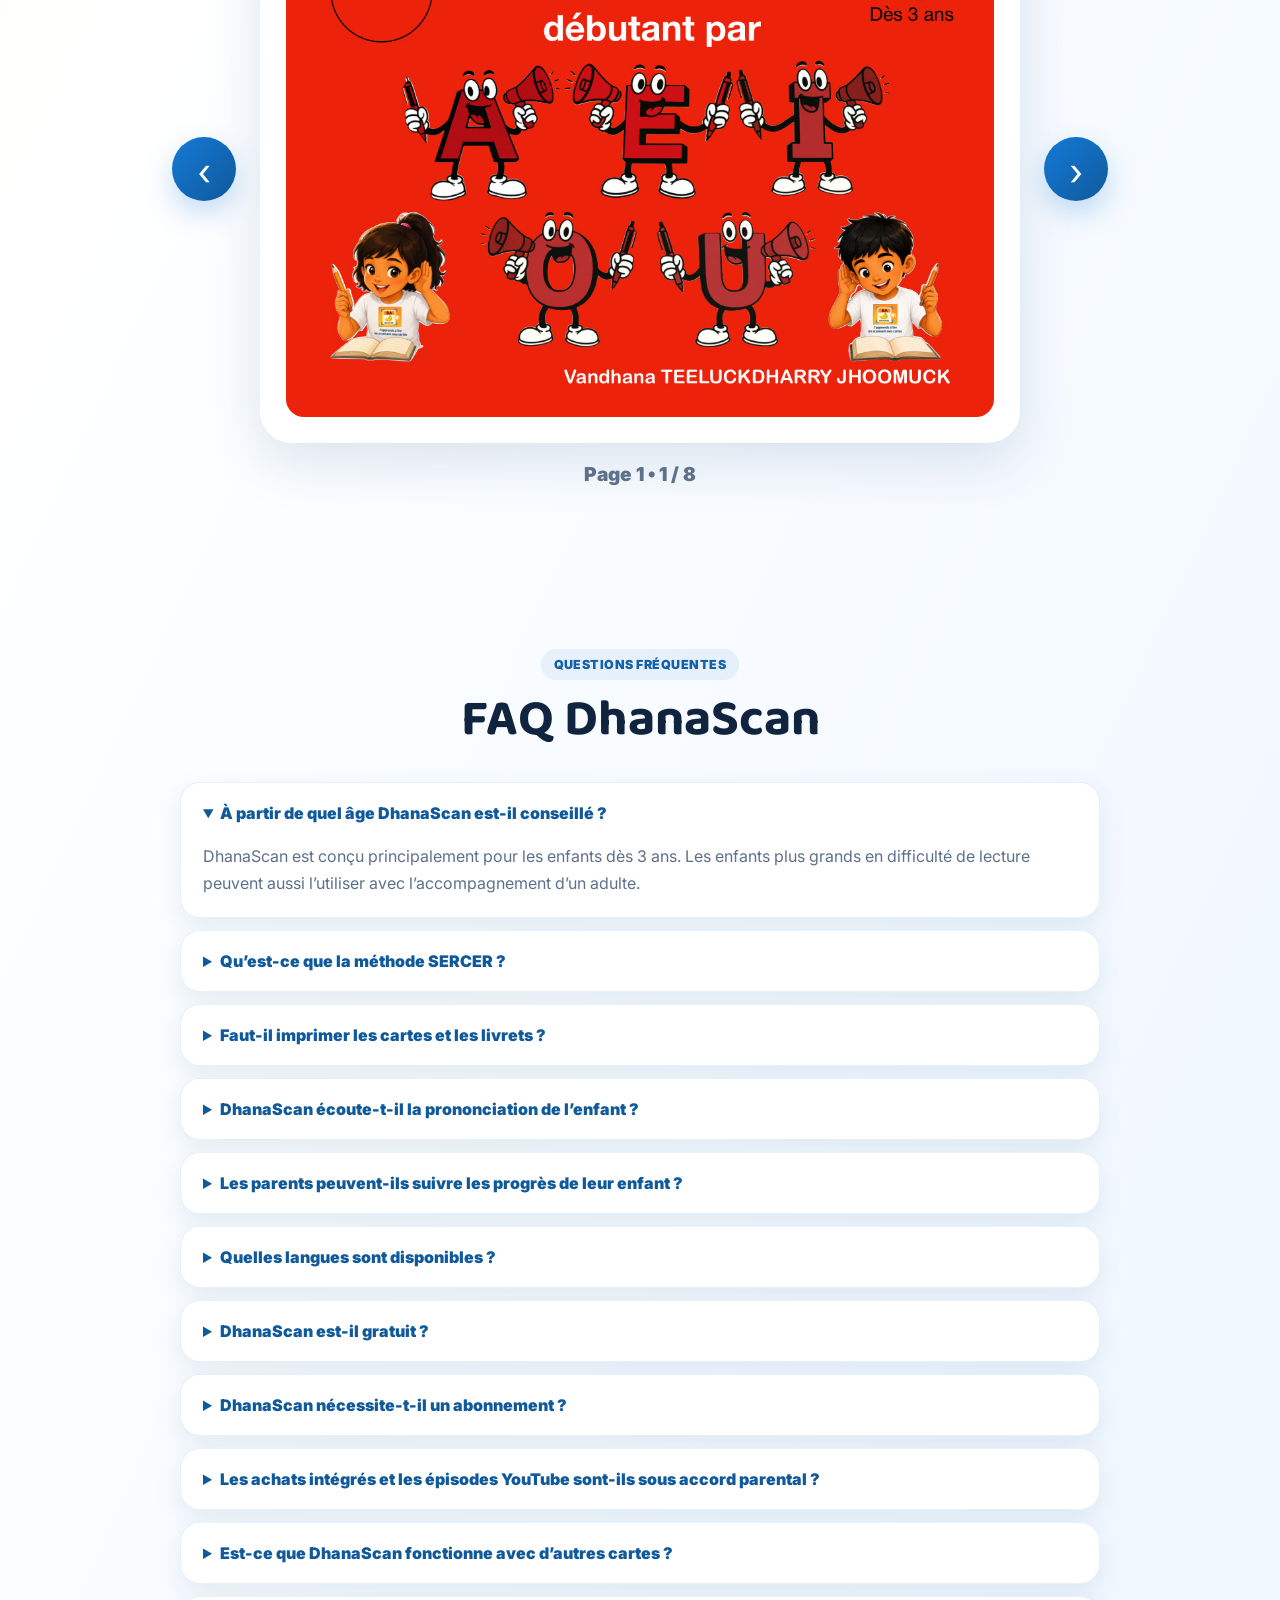
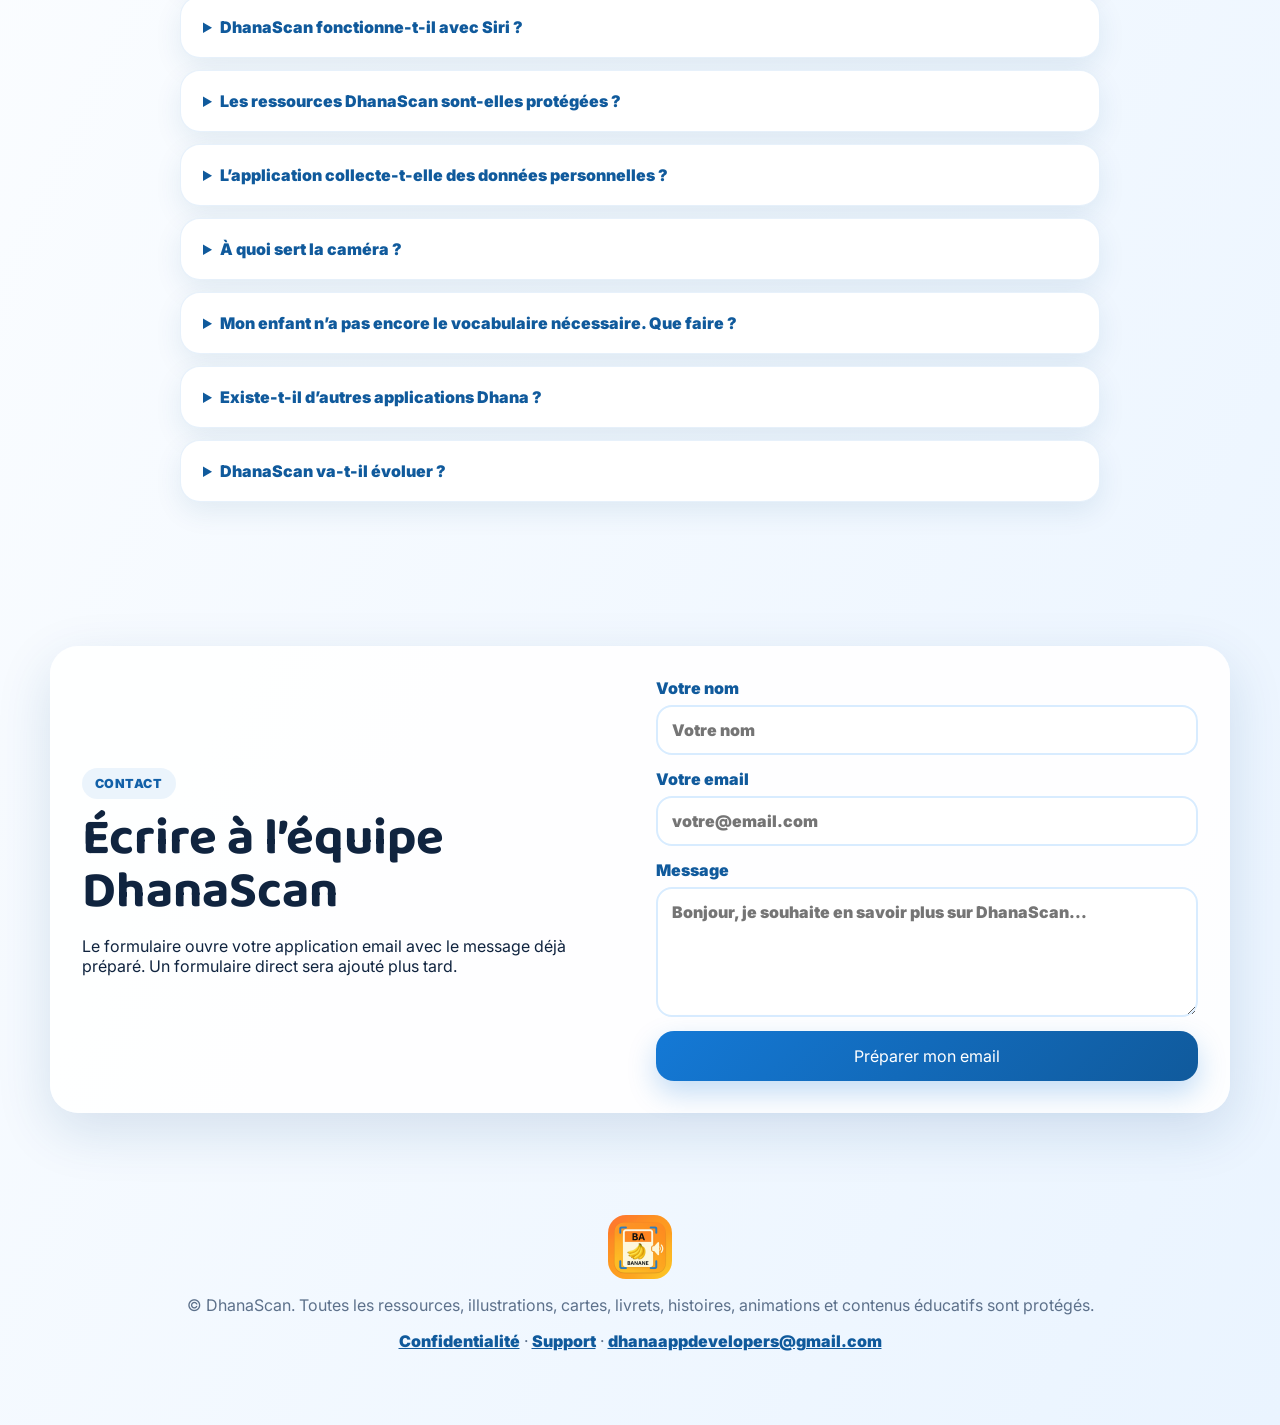
==== commit 69814be9: "Update DhanaScan website" ====
--- a/index.html
+++ b/index.html
@@ -3,8 +3,8 @@
 <head>
 <meta charset="UTF-8" />
 <meta name="viewport" content="width=device-width, initial-scale=1.0" />
-<title>DhanaScan — Apprendre les sons dès 3 ans</title>
-<meta name="description" content="DhanaScan aide les enfants à apprendre les sons simples grâce aux cartes à scanner, aux livrets, aux histoires et aux vidéos éducatives." />
+<title>DhanaScan — Apprendre à lire dès 3 ans</title>
+<meta name="description" content="DhanaScan aide les enfants à apprendre à lire progressivement, du son au mot, puis à la phrase et à l’histoire, avec la méthode SERCER." />
 <link rel="stylesheet" href="style.css" />
 </head>
 <body>
@@ -20,16 +20,18 @@
     <a href="#ressources">Ressources</a>
     <a href="#faq">FAQ</a>
     <a href="privacy.html">Confidentialité</a>
-    <a href="support.html">Support</a><a href="index-en.html">English</a>
+    <a href="support.html">Support</a>
+    <a href="english.html">English</a>
   </nav>
 </header>
 
 <main>
   <section class="hero section">
     <div class="hero-copy">
-      <p class="eyebrow">Lecture • Sons simples • Cartes à scanner</p>
-      <h1>Apprendre les sons devient un jeu.</h1>
-      <p class="lead">DhanaScan accompagne les enfants dès 3 ans dans la découverte des sons en français, anglais et hindi grâce à une méthode simple : scanner, écouter, répéter, puis construire des mots.</p>
+      <p class="eyebrow">Lecture • Sons simples • Cartes virtuelles et imprimées</p>
+      <h1>Apprendre à lire devient un jeu.</h1>
+      <p class="lead">DhanaScan accompagne les enfants dès 3 ans du son au mot, puis à la phrase et à l’histoire grâce à la méthode SERCER : scanner, écouter, répéter, colorier, exercer et renforcer.</p>
+      <p class="lead compact-lead">L’enfant peut commencer immédiatement avec les cartes virtuelles. Les cartes imprimées restent disponibles pour manipuler, découper et construire ses propres mots.</p>
       <div class="hero-actions">
         <a href="https://apps.apple.com/fr/app/dhanascan/id6754569638?l=en-GBDhanaScan" target="_blank" rel="noopener" class="store-badge">
           <img src="assets/appstore-badge.png" alt="Télécharger dans l’App Store">
@@ -39,6 +41,7 @@
         </a>
       </div>
       <div class="trust-list">
+        <span>Cartes virtuelles incluses</span>
         <span>Sans publicité</span>
         <span>Pas de compte enfant</span>
         <span>Fonctions principales hors ligne</span>
@@ -46,7 +49,7 @@
     </div>
     <div class="hero-visual">
       <div class="phone-frame">
-        <img src="assets/app-screen.jpg" alt="Capture d’écran du nouveau design de DhanaScan">
+        <img src="assets/app-screen.jpg" alt="Capture d’écran DhanaScan avec la carte BA Banane">
       </div>
     </div>
   </section>
@@ -64,36 +67,41 @@
 
   <section id="comment-ca-marche" class="section how-section">
     <div class="section-heading">
-      <p class="eyebrow">Méthode simple</p>
+      <p class="eyebrow">Méthode SERCER</p>
       <h2>Comment ça marche ?</h2>
-      <p>Une progression claire pour passer des sons aux mots, puis aux petites phrases.</p>
-    </div>
-
-    <div class="steps-row">
-      <article class="step-mini-card">
-        <img src="assets/guide-imprimer.jpg" alt="Imprimer les ressources">
-        <h3>1. Imprimer</h3>
-        <p>Préparez les cartes et les livrets depuis la section Ressources.</p>
-      </article>
-      <article class="step-mini-card">
-        <img src="assets/guide-scanner.jpg" alt="Scanner une carte">
-        <h3>2. Scanner</h3>
-        <p>L’enfant scanne une carte avec l’application.</p>
-      </article>
-      <article class="step-mini-card">
-        <img src="assets/guide-repeter.jpg" alt="Répéter le son">
-        <h3>3. Répéter</h3>
-        <p>Il écoute le son et répète à son rythme, autant de fois qu’il veut.</p>
-      </article>
-      <article class="step-mini-card">
-        <img src="assets/guide-mots.jpg" alt="Former des mots">
-        <h3>4. Former des mots</h3>
-        <p>Les syllabes se combinent pour construire des mots simples.</p>
-      </article>
-      <article class="step-mini-card">
-        <img src="assets/guide-phrases.jpg" alt="Lire des phrases">
-        <h3>5. Lire des phrases</h3>
-        <p>Petit à petit, l’enfant avance vers de courtes phrases.</p>
+      <p>Une progression claire : <span class="sercer-word scan">Scanner</span>, <span class="sercer-word listen">Écouter</span>, <span class="sercer-word repeat">Répéter</span>, <span class="sercer-word colour">Colorier</span>, <span class="sercer-word exercise">Exercer</span> et <span class="sercer-word reinforce">Renforcer</span>.</p>
+    </div>
+
+    <div class="steps-row sercer-row">
+      <article class="step-mini-card">
+        <img src="assets/guide-scanner-sercer.jpg" alt="Scanner avec DhanaScan">
+        <h3><span class="sercer-letter scan">S</span> Scanner</h3>
+        <p>L’enfant scanne une carte virtuelle ou une carte imprimée avec DhanaScan.</p>
+      </article>
+      <article class="step-mini-card">
+        <img src="assets/guide-listen.jpg" alt="Écouter le son">
+        <h3><span class="sercer-letter listen">É</span> Écouter</h3>
+        <p>DhanaScan prononce le son ou le son et le mot associé pour guider l’enfant.</p>
+      </article>
+      <article class="step-mini-card">
+        <img src="assets/guide-repeat.jpg" alt="Répéter le son sous le guide de DhanaScan">
+        <h3><span class="sercer-letter repeat">R</span> Répéter</h3>
+        <p>L’enfant répète sous le guide de DhanaScan qui l’aide à améliorer sa prononciation.</p>
+      </article>
+      <article class="step-mini-card">
+        <img src="assets/guide-colour.jpg" alt="Colorier le livret DhanaScan">
+        <h3><span class="sercer-letter colour">C</span> Colorier</h3>
+        <p>L’enfant peut colorier les illustrations du livret hors écran ou importer le livret dans Apple Books pour colorier numériquement.</p>
+      </article>
+      <article class="step-mini-card">
+        <img src="assets/guide-exercise-new.jpg" alt="Exercer les activités DhanaScan">
+        <h3><span class="sercer-letter exercise">E</span> Exercer</h3>
+        <p>L’enfant réalise les activités correspondant à chaque son afin de développer ses premières compétences en lecture et en écriture.</p>
+      </article>
+      <article class="step-mini-card">
+        <img src="assets/guide-reinforce.jpg" alt="Renforcer avec les épisodes de Dodi">
+        <h3><span class="sercer-letter reinforce">R</span> Renforcer</h3>
+        <p>L’enfant consolide ce qu’il a appris en regardant les dessins animés, les défis et les devinettes avec Dodi.</p>
       </article>
     </div>
   </section>
@@ -106,7 +114,7 @@
     </div>
 
     <div class="video-grid">
-      <a class="video-card featured" href="https://youtu.be/ZSFHcjskR-E?si=ZbO4rYyItl2yKCLQ" target="_blank" rel="noopener">
+      <a class="video-card featured" href="https://youtu.be/ShxHFeh6p10" target="_blank" rel="noopener">
         <img src="assets/demo-thumb.jpg" alt="Miniature de la vidéo démo DhanaScan">
         <div><span>Démo</span><h3>Guide DhanaScan</h3></div>
       </a>
@@ -132,30 +140,40 @@
   <section id="ressources" class="section">
     <div class="section-heading">
       <p class="eyebrow">Kit complet</p>
-      <h2>Un kit complet autour de la lecture</h2>
-      <p>DhanaScan combine écran d’apprentissage, manipulation papier et activités créatives.</p>
-    </div>
-
-    <div class="resource-grid">
-      <article class="resource-card">
-        <img src="assets/dodi-carte-ba.jpg" alt="Dodi tient une carte BA Banane">
-        <h3>Cartes phonétiques</h3>
-        <p>Les cartes Dhana sont conçues pour être reconnues par l’application et travailler les sons étape par étape.</p>
-      </article>
-      <article class="resource-card">
-        <img src="assets/dodi-livret.jpg" alt="Dodi tient un livret d’activités">
-        <h3>Livrets d’activités</h3>
-        <p>Tous les livrets des sons suivent ce même univers visuel : traçage de l’alphabet en question, apprentissage progressif des sons, écriture, manipulation et coloriage.</p>
-      </article>
-      <article class="resource-card">
-        <img src="assets/construction-mots.jpg" alt="Dodi construit le mot BA NA NE avec les cartes">
-        <h3>Construction des mots</h3>
-        <p>L’enfant assemble les sons pour comprendre comment les syllabes forment des mots comme BA-NA-NE.</p>
-      </article>
-      <article class="resource-card">
-        <img src="assets/histoire-banane.jpg" alt="Livre ouvert : Dodi a une banane">
-        <h3>Histoires simples</h3>
-        <p>Des histoires courtes aident l’enfant à donner du sens aux sons, aux mots et aux premières phrases.</p>
+      <h2>Un parcours complet autour de la lecture</h2>
+      <p>DhanaScan accompagne l’enfant du son jusqu’à l’histoire, avec des défis et des devinettes pour l’aider à bien ancrer ce qu’il a appris.</p>
+    </div>
+
+    <div class="resource-grid learning-grid">
+      <article class="resource-card">
+        <img src="assets/sound-listen.jpg" alt="Découvrir les sons avec DhanaScan">
+        <h3>Son</h3>
+        <p>Découvrir chaque son avec DhanaScan, l’écouter clairement et le répéter à son rythme.</p>
+      </article>
+      <article class="resource-card">
+        <img src="assets/words.jpg" alt="Construire les premiers mots avec les cartes">
+        <h3>Mots</h3>
+        <p>Construire progressivement ses premiers mots en associant les sons.</p>
+      </article>
+      <article class="resource-card">
+        <img src="assets/sentence.jpg" alt="Lire une première phrase avec Dodi">
+        <h3>Phrase</h3>
+        <p>Lire ses premières phrases en autonomie et comprendre que les mots donnent du sens.</p>
+      </article>
+      <article class="resource-card">
+        <img src="assets/story.jpg" alt="Histoire DhanaScan avec questions de compréhension">
+        <h3>Histoire</h3>
+        <p>Les histoires courtes aident l’enfant à comprendre, imaginer et prendre confiance. Elles sont accompagnées de questions de compréhension.</p>
+      </article>
+      <article class="resource-card">
+        <img src="assets/challenge.jpg" alt="Défi DhanaScan pour lire à voix haute">
+        <h3>Défis</h3>
+        <p>Les défis encouragent l’enfant à lire à voix haute les sons et les mots qu’il a appris.</p>
+      </article>
+      <article class="resource-card">
+        <img src="assets/riddle.jpg" alt="Devinette avec Dodi">
+        <h3>Devinettes</h3>
+        <p>Les devinettes renforcent la compréhension orale, le vocabulaire et l’observation avec Dodi.</p>
       </article>
     </div>
   </section>
@@ -164,16 +182,16 @@
     <div class="section-heading">
       <p class="eyebrow">Aperçu du livret</p>
       <h2>Feuilleter un exemple</h2>
-      <p>Un aperçu visuel du style des livrets DhanaScan : lettres à tracer, observation, écriture, manipulation et coloriage.</p>
+      <p>Découvrez un aperçu des livrets DhanaScan : tracer, écrire, lire, comprendre, chanter et découper les cartes pour poursuivre l’apprentissage avec DhanaScan.</p>
     </div>
     <div class="booklet-viewer">
       <button class="booklet-btn" id="prevPage">‹</button>
       <div class="booklet-page">
-        <img id="bookletImage" src="assets/livret-page-1.jpg" alt="Aperçu du livret DhanaScan">
+        <img id="bookletImage" src="assets/livret-aeiou-page-1.jpg" alt="Aperçu du livret DhanaScan">
       </div>
       <button class="booklet-btn" id="nextPage">›</button>
     </div>
-    <p class="booklet-caption" id="bookletCaption">Page 1 / 5</p>
+    <p class="booklet-caption" id="bookletCaption">Page 1 / 8</p>
   </section>
 
   <section id="faq" class="section">
@@ -184,12 +202,16 @@
 
     <div class="faq-list">
       <details open><summary>À partir de quel âge DhanaScan est-il conseillé ?</summary><p>DhanaScan est conçu principalement pour les enfants dès 3 ans. Les enfants plus grands en difficulté de lecture peuvent aussi l’utiliser avec l’accompagnement d’un adulte.</p></details>
+      <details><summary>Qu’est-ce que la méthode SERCER ?</summary><p><strong>SERCER</strong> signifie <strong class="scan-text">S</strong>canner, <strong class="listen-text">É</strong>couter, <strong class="repeat-text">R</strong>épéter, <strong class="colour-text">C</strong>olorier, <strong class="exercise-text">E</strong>xercer et <strong class="reinforce-text">R</strong>enforcer. L’enfant scanne une carte, écoute le son, répète avec le guide de DhanaScan, colorie les illustrations des livrets, exerce les activités de chaque son, puis renforce ses apprentissages grâce aux dessins animés, aux défis et aux devinettes.</p></details>
+      <details><summary>Faut-il imprimer les cartes et les livrets ?</summary><p>Non, il n’est plus nécessaire d’imprimer les cartes pour commencer. L’enfant peut apprendre avec les cartes virtuelles directement dans l’application. Les cartes imprimées restent disponibles pour manipuler, découper et construire ses propres mots. Les livrets peuvent être imprimés pour colorier et faire les exercices hors écran, ou importés dans Apple Books pour une utilisation numérique.</p></details>
+      <details><summary>DhanaScan écoute-t-il la prononciation de l’enfant ?</summary><p>Oui. Dans les activités guidées, DhanaScan peut écouter lorsque l’enfant répète afin de l’aider à pratiquer sa prononciation. L’objectif est d’encourager l’enfant, pas de le mettre en échec. Si l’enfant dit une syllabe plusieurs fois et que l’app ne comprend pas, il peut essayer de dire un mot qui commence par cette syllabe, ou ajouter <strong>le</strong>, <strong>la</strong>, <strong>un</strong> ou <strong>une</strong> devant le mot. Par exemple : <strong>banane</strong>, <strong>la banane</strong>, <strong>un ballon</strong>.</p></details>
+      <details><summary>Les parents peuvent-ils suivre les progrès de leur enfant ?</summary><p>Oui. Les parents peuvent voir la progression de l’enfant et les badges acquis. Ils peuvent aussi imprimer les badges depuis la section Cartes, les découper et les coller dans les livrets lorsque l’enfant a terminé son travail. Les badges valorisent les progrès réalisés sans encourager plus de temps d’écran.</p></details>
       <details><summary>Quelles langues sont disponibles ?</summary><p>Le français, l’anglais et l’hindi sont actuellement disponibles dans DhanaScan. D’autres contenus en anglais et en hindi sont en préparation et seront ajoutés progressivement.</p></details>
       <details><summary>DhanaScan est-il gratuit ?</summary><p>Oui. L’application DhanaScan peut être téléchargée gratuitement. Certaines ressources complémentaires dans l’application, comme des livrets, cartes ou contenus éducatifs, sont proposées en achats intégrés à des prix abordables afin de soutenir le développement du projet et la création de nouveaux contenus.</p></details>
       <details><summary>DhanaScan nécessite-t-il un abonnement ?</summary><p>Non. DhanaScan ne fonctionne pas avec un abonnement mensuel.</p></details>
       <details><summary>Les achats intégrés et les épisodes YouTube sont-ils sous accord parental ?</summary><p>Oui. Les ressources payantes et les épisodes YouTube doivent être utilisés avec l’accord et la supervision d’un parent ou d’un adulte responsable.</p></details>
-      <details><summary>Est-ce que DhanaScan fonctionne avec d’autres cartes ?</summary><p>Non. DhanaScan fonctionne uniquement avec les cartes éducatives Dhana conçues spécialement pour l’application.</p></details>
-      <details><summary>Faut-il imprimer les cartes et les livrets ?</summary><p>L’expérience est meilleure avec les cartes et livrets imprimés. Les livrets achetés peuvent être imprimés jusqu’à 3 fois pour un usage familial ou éducatif personnel.</p></details>
+      <details><summary>Est-ce que DhanaScan fonctionne avec d’autres cartes ?</summary><p>Non. DhanaScan fonctionne avec les cartes éducatives Dhana conçues spécialement pour l’application, y compris les cartes virtuelles intégrées et les cartes imprimées.</p></details>
+      <details><summary>DhanaScan fonctionne-t-il avec Siri ?</summary><p>Oui. Grâce aux App Intents, les familles peuvent ouvrir directement certains packs de sons. Exemples : « Scanne la carte B avec DhanaScan », « Ouvre les cartes B dans DhanaScan », ou en anglais : “Scan card B with DhanaScan”.</p></details>
       <details><summary>Les ressources DhanaScan sont-elles protégées ?</summary><p>Oui. Toutes les ressources proposées sur DhanaScan, comme les cartes, livrets, histoires, illustrations, animations et contenus éducatifs, sont protégées par le droit d’auteur et restent la propriété de DhanaScan.</p></details>
       <details><summary>L’application collecte-t-elle des données personnelles ?</summary><p>Non. DhanaScan ne collecte pas de données personnelles des enfants. Il n’y a pas de compte enfant et pas de publicité.</p></details>
       <details><summary>À quoi sert la caméra ?</summary><p>La caméra est utilisée uniquement pour scanner les cartes éducatives Dhana. Les images ne sont pas envoyées sur un serveur.</p></details>
@@ -199,25 +221,6 @@
     </div>
   </section>
 
-
-  <section id="apropos" class="section">
-    <div class="section-heading">
-      <p class="eyebrow">À propos</p>
-      <h2>Une maman développeuse derrière DhanaScan</h2>
-      <p>DhanaScan est un projet éducatif créé par Vandhana Teeluckdharry Jhoomuck, maman et développeuse indépendante.</p>
-    </div>
-
-    <div class="about-article">
-      <img src="assets/article-fontenay.jpg" alt="Article du magazine de Fontenay-le-Fleury présentant DhanaScan">
-      <div>
-        <p class="eyebrow">Vu dans le magazine de Fontenay-le-Fleury</p>
-        <h3>Un projet né d’une expérience réelle avec les enfants</h3>
-        <p>DhanaScan est né d’un travail autour des sons simples, des cartes éducatives et de l’apprentissage progressif de la lecture. L’objectif est de proposer une approche rassurante, ludique et accessible pour accompagner les enfants dès 3 ans.</p>
-        <p>Cette reconnaissance locale apporte une preuve concrète de l’histoire humaine derrière le projet : une maman développeuse qui construit un outil éducatif avec patience, observation et passion.</p>
-      </div>
-    </div>
-  </section>
-
   <section id="contact" class="section contact-section">
     <div class="contact-card">
       <div>
@@ -238,7 +241,7 @@
 <footer class="footer">
   <img src="assets/logo.png" alt="Logo DhanaScan">
   <p>© DhanaScan. Toutes les ressources, illustrations, cartes, livrets, histoires, animations et contenus éducatifs sont protégés.</p>
-  <p><a href="privacy.html">Confidentialité</a> · <a href="support.html">Support</a><a href="index-en.html">English</a> · <a href="mailto:dhanaappdevelopers@gmail.com">dhanaappdevelopers@gmail.com</a></p>
+  <p><a href="privacy.html">Confidentialité</a> · <a href="support.html">Support</a> · <a href="mailto:dhanaappdevelopers@gmail.com">dhanaappdevelopers@gmail.com</a></p>
 </footer>
 
 <script src="script.js"></script>
--- a/style.css
+++ b/style.css
@@ -49,44 +49,13 @@
 @media(max-width:1050px){.steps-row{grid-template-columns:repeat(3,1fr)}.hero{grid-template-columns:1fr;text-align:center;padding-top:44px}.lead{margin-left:auto;margin-right:auto}.hero-actions,.trust-list{justify-content:center}.resource-grid{grid-template-columns:repeat(2,1fr)}.video-grid{grid-template-columns:repeat(2,1fr)}.info-grid{grid-template-columns:repeat(2,1fr)}.contact-card,.download-card,.quote-card{grid-template-columns:1fr}.quote-card img{max-width:220px;margin:auto}}
 @media(max-width:760px){.menu-button{display:block}.site-nav{position:absolute;top:72px;left:16px;right:16px;display:none;flex-direction:column;align-items:flex-start;padding:18px;border-radius:20px;background:#fff;box-shadow:var(--shadow)}.site-nav.open{display:flex}.site-nav.static{position:static;display:flex;flex-direction:row;box-shadow:none;background:transparent;padding:0}.section{width:min(100% - 24px,1180px);padding:48px 0}.steps-row,.resource-grid,.video-grid,.info-grid{grid-template-columns:1fr}.video-card.featured{grid-column:auto}.resource-card img{height:230px}.store-badge img{height:42px}.store-badge.google img{height:52px}.booklet-viewer{grid-template-columns:1fr}.booklet-btn{margin:auto}.booklet-page{padding:14px}.booklet-page img{max-height:none;width:100%}.step-mini-card img{aspect-ratio:1.25/1}}
 
-
-/* Article / About section */
-.about-article{
-  display:grid;
-  grid-template-columns:1fr 1.15fr;
-  gap:28px;
-  align-items:center;
-  background:rgba(255,255,255,.94);
-  border-radius:28px;
-  padding:32px;
-  box-shadow:var(--shadow);
-}
-.about-article img{
-  width:100%;
-  border-radius:22px;
-  box-shadow:0 12px 30px rgba(15,73,125,.13);
-}
-.about-article p{
-  color:var(--muted);
-  line-height:1.75;
-}
-.lang-switch{
-  display:inline-flex;
-  gap:8px;
-  align-items:center;
-  padding:8px 12px;
-  border-radius:999px;
-  background:#ffffff;
-  box-shadow:0 8px 18px rgba(15,73,125,.08);
-  font-weight:900;
-}
-.lang-switch a{
-  text-decoration:none;
-  color:#105a9c;
-}
-.lang-switch .active{
-  color:#10243f;
-}
-@media(max-width:850px){
-  .about-article{grid-template-columns:1fr}
-}
+/* DhanaScan SERCER update */
+.compact-lead{margin-top:-14px}
+.sercer-row{grid-template-columns:repeat(6,1fr)}
+.sercer-word{font-weight:900}.sercer-word.scan,.scan-text{color:#1479d6}.sercer-word.listen,.listen-text{color:#ff8a22}.sercer-word.repeat,.repeat-text{color:#34a853}.sercer-word.colour,.colour-text{color:#9b5de5}.sercer-word.exercise,.exercise-text{color:#f4b400}.sercer-word.reinforce,.reinforce-text{color:#e63946}
+.sercer-letter{display:inline-grid;place-items:center;width:28px;height:28px;margin-right:6px;border-radius:10px;color:#fff;font-weight:900}.sercer-letter.scan{background:#1479d6}.sercer-letter.listen{background:#ff8a22}.sercer-letter.repeat{background:#34a853}.sercer-letter.colour{background:#9b5de5}.sercer-letter.exercise{background:#f4b400;color:#10243f}.sercer-letter.reinforce{background:#e63946}
+.learning-grid{grid-template-columns:repeat(3,1fr)}
+.english-section{border-top:1px solid rgba(20,121,214,.12)}
+.english-card img{object-fit:cover;object-position:top center;max-height:420px;width:220px}
+@media(max-width:1050px){.sercer-row{grid-template-columns:repeat(3,1fr)}.learning-grid{grid-template-columns:repeat(2,1fr)}}
+@media(max-width:760px){.sercer-row,.learning-grid{grid-template-columns:1fr}.english-card img{width:100%;max-height:none}}
